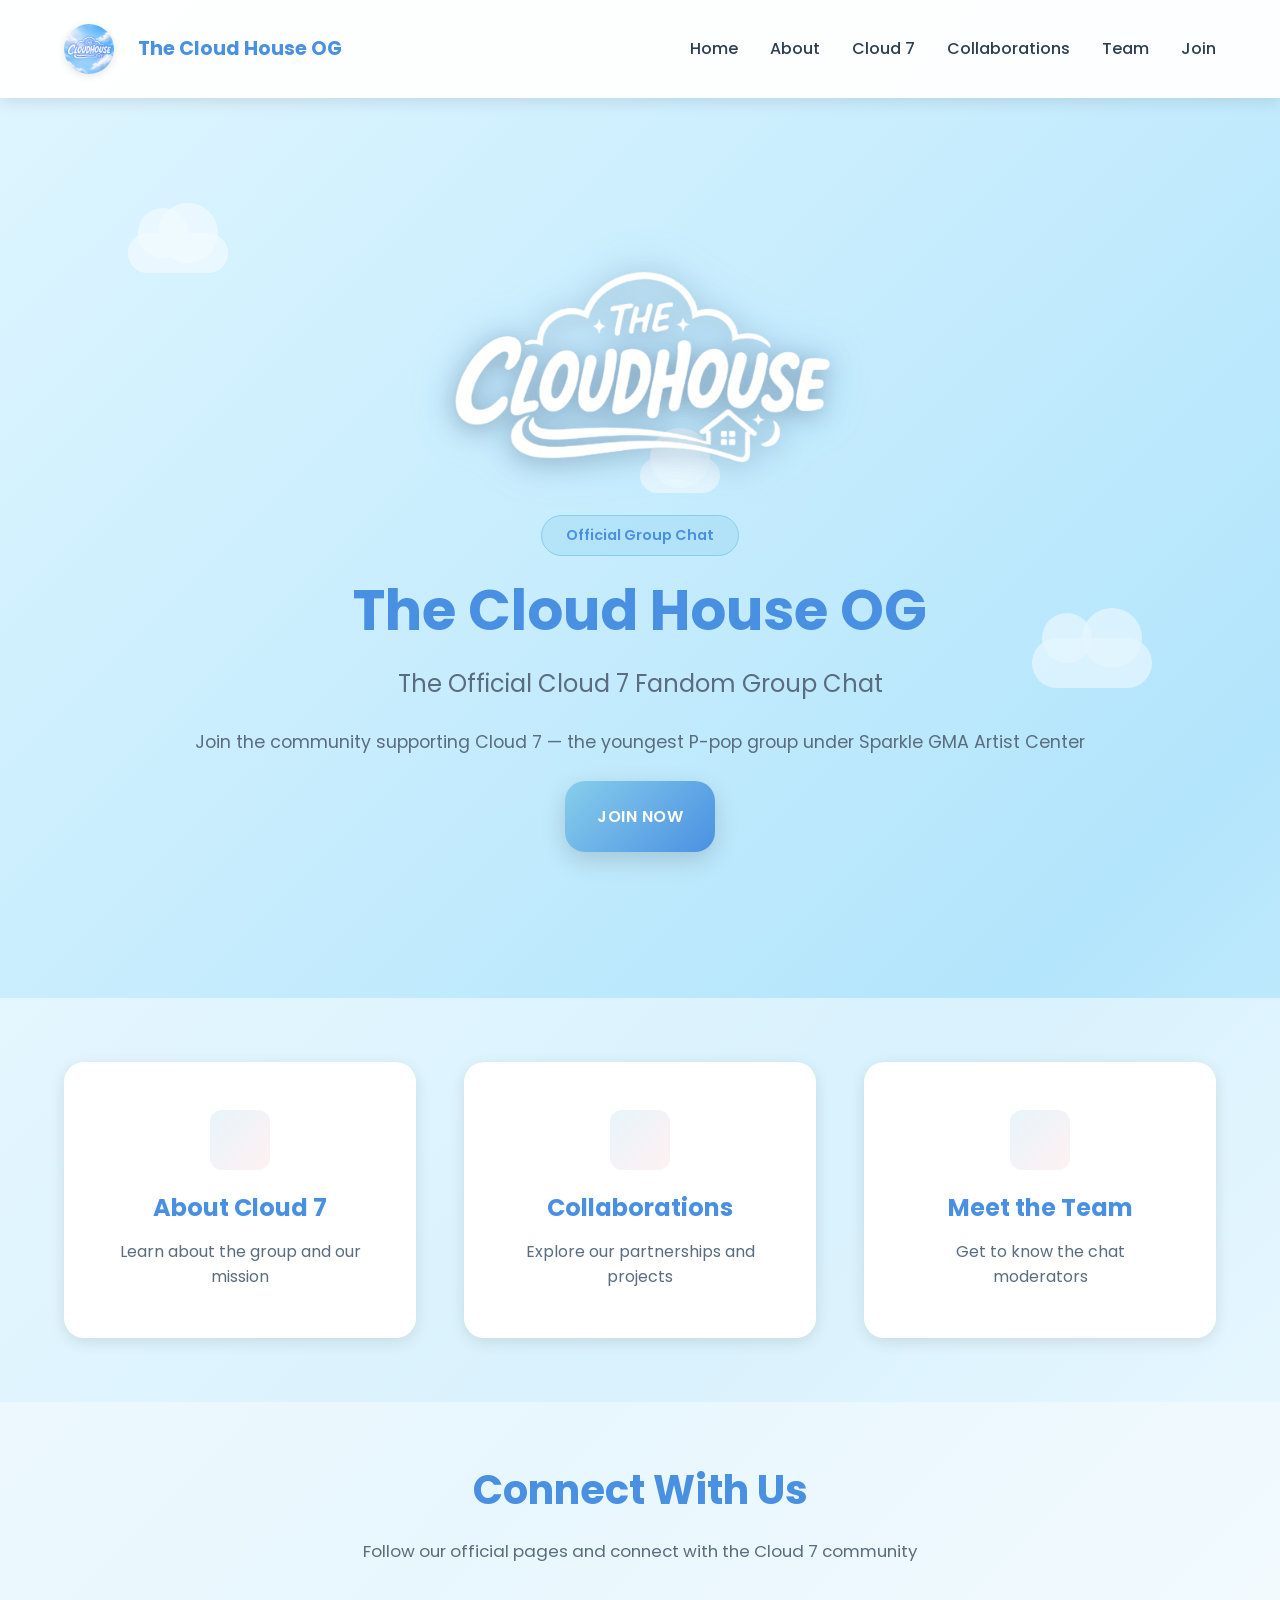
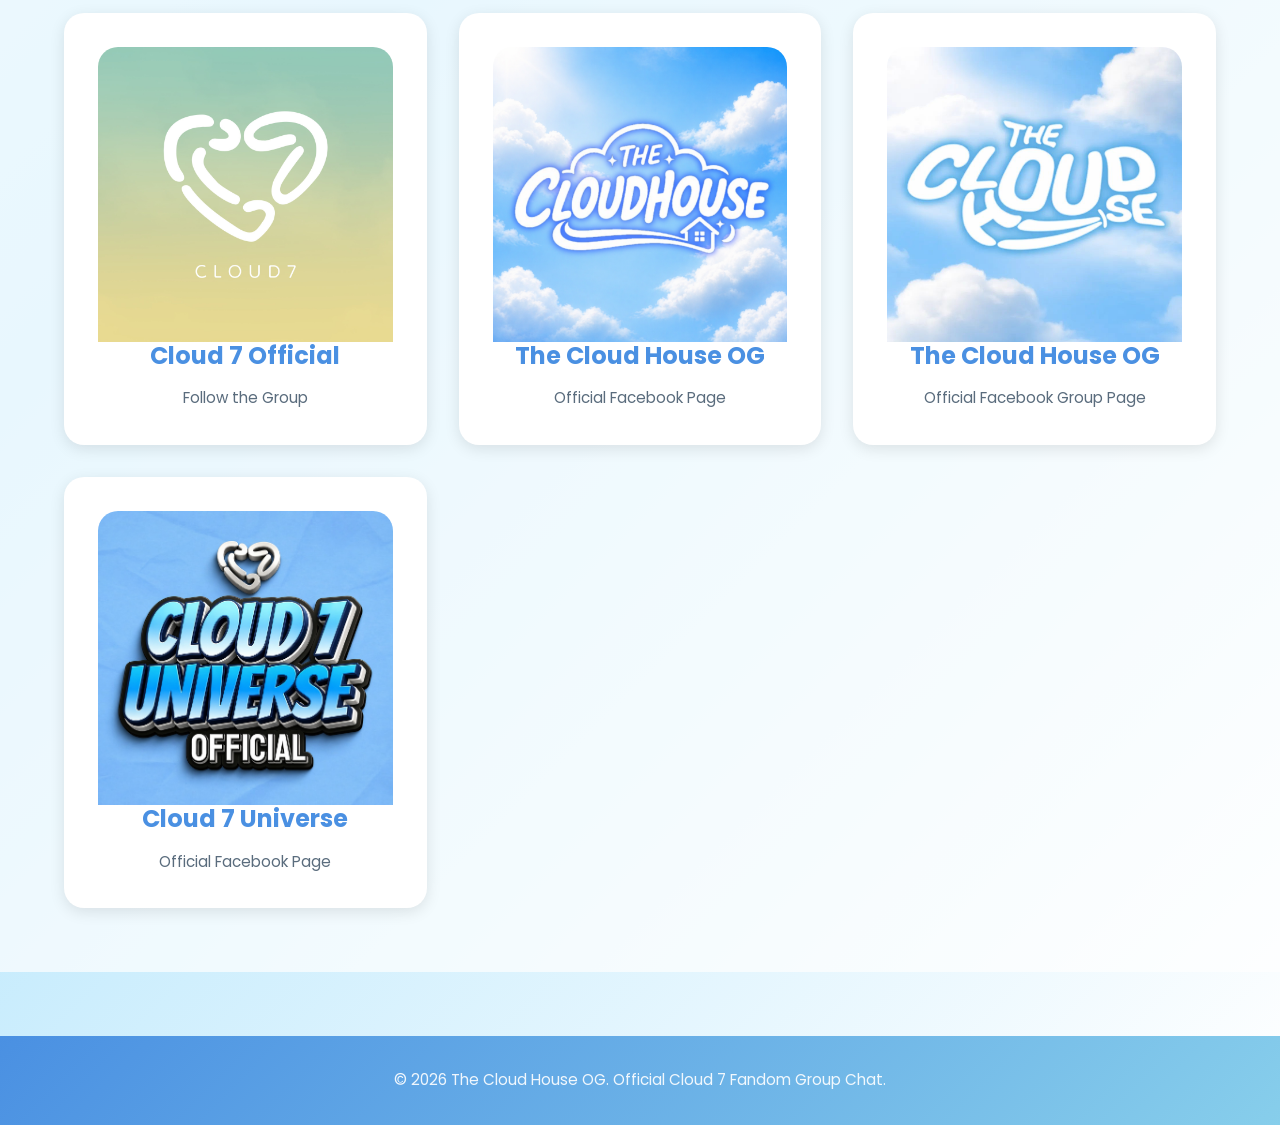
==== index.html @ 16ddbd0a "Update Could 7 Members name to their full names" ====
<!DOCTYPE html>
<html lang="en">
<head>
    <meta charset="UTF-8">
    <meta name="viewport" content="width=device-width, initial-scale=1.0">
    <title>The Cloud House OG - Cloud 7 Official GC</title>
    <link rel="icon" type="image/png" href="favicon.png">
    <link href="https://fonts.googleapis.com/css2?family=Poppins:wght@300;400;600;700&display=swap" rel="stylesheet">
    <link rel="stylesheet" href="css/styles.css">

    <meta name="description"
      content="The Official Cloud 7 Fandom Group Chat" />

    <meta name="author" content="Jeylo Baoit">

    <meta property="og:title" content="The Cloud House OG" />
    <meta property="og:description"
      content="The Official Cloud 7 Fandom Group Chat" />
    <meta property="og:image" content="https://tch-og.vercel.app/assets/banner.jpg" />
    <meta property="og:type" content="website" />

    <meta name="twitter:card" content="summary_large_image" />
    <meta name="twitter:title" content="The Cloud House OG" />
    <meta name="twitter:description"
      content="The Official Cloud 7 Fandom Group Chat" />
    <meta name="twitter:image" content="https://tch-og.vercel.app/assets/banner.jpg" />
</head>
<body>
    <!-- Navigation -->
    <nav class="navbar">
        <div class="container">
            <div class="navbar__brand">
                <img src="assets/logo.png" alt="The Cloud House OG" class="navbar__logo">
                <span class="navbar__title">The Cloud House OG</span>
            </div>
            <button class="navbar__toggle" id="navbarToggle">
                <span class="navbar__toggle-line"></span>
                <span class="navbar__toggle-line"></span>
                <span class="navbar__toggle-line"></span>
            </button>
            <ul class="navbar__links" id="navbarLinks">
                <li><a href="index.html" class="nav-link">Home</a></li>
                <li><a href="about.html" class="nav-link">About</a></li>
                <li><a href="cloud7.html" class="nav-link">Cloud 7</a></li>
                <li><a href="collabs.html" class="nav-link">Collaborations</a></li>
                <li><a href="team.html" class="nav-link">Team</a></li>
                <li><a href="join.html" class="nav-link">Join</a></li>
            </ul>
        </div>
    </nav>

    <!-- Hero Section -->
    <section id="hero" class="hero">
        <div class="clouds cloud-1"></div>
        <div class="clouds cloud-2"></div>
        <div class="clouds cloud-3"></div>

        <div class="hero__content container">
            <div class="cloud7-logo-placeholder">
                <!-- The Cloud House OG Logo -->
                <img id="cloud7-hero-logo" src="/assets/tch-logo.png" alt="The CloudHouse OG Logo" class="hero__tch-logo">
            </div>
            <div class="hero__badge">Official Group Chat</div>
            <h1 class="hero__title">The Cloud House OG</h1>
            <p class="hero__subtitle">The Official Cloud 7 Fandom Group Chat</p>
            <p class="hero__description">Join the community supporting Cloud 7 — the youngest P-pop group under Sparkle GMA Artist Center</p>
            <a href="https://m.me/j/Abaqc3_xY0Sc14T0/" class="btn btn--primary" target="_blank">Join Now</a>
        </div>
    </section>

    <!-- Quick Links Section -->
    <section class="quick-links">
        <div class="container">
            <div class="links-grid">
                <a href="about.html" class="link-card">
                    <div class="link-card__icon"></div>
                    <h3>About Cloud 7</h3>
                    <p>Learn about the group and our mission</p>
                </a>
                <a href="collabs.html" class="link-card">
                    <div class="link-card__icon"></div>
                    <h3>Collaborations</h3>
                    <p>Explore our partnerships and projects</p>
                </a>
                <a href="team.html" class="link-card">
                    <div class="link-card__icon"></div>
                    <h3>Meet the Team</h3>
                    <p>Get to know the chat moderators</p>
                </a>
            </div>
        </div>
    </section>

    <!-- Social Links Section -->
    <section class="social-links-section">
        <div class="container">
            <h2>Connect With Us</h2>
            <p>Follow our official pages and connect with the Cloud 7 community</p>

            <div class="social-links-grid">
                <a href="https://facebook.com/cloud7.official" target="_blank" class="social-link-card">
                    <img class="social-link-image" src="/assets/FandomLogo/Cloud7.jpg" alt="Cloud 7 Official Logo">
                    <h3>Cloud 7 Official</h3>
                    <p>Follow the Group</p>
                </a>
                <a href="https://facebook.com/61572345467797" target="_blank" class="social-link-card">
                    <img class="social-link-image" src="/assets/FandomLogo/TheCloudHouseOG.jpg" alt="The Cloud House OG Logo">
                    <h3>The Cloud House OG</h3>
                    <p>Official Facebook Page</p>
                </a>
                <a href="https://facebook.com/groups/1106947714360364" target="_blank" class="social-link-card">
                    <img class="social-link-image" src="/assets/FandomLogo/TCHOGGroupPage.jpg" alt="The Cloud House OG Group Logo">
                    <h3>The Cloud House OG</h3>
                    <p>Official Facebook Group Page</p>
                </a>
                <a href="https://facebook.com/61563776624642" target="_blank" class="social-link-card">
                    <img class="social-link-image" src="/assets/FandomLogo/Cloud7Universe.jpg" alt="Cloud 7 Universe Logo">
                    <h3>Cloud 7 Universe</h3>
                    <p>Official Facebook Page</p>
                </a>
            </div>
        </div>
    </section>

    <!-- Footer -->
    <footer class="footer">
        <div class="container">
            <p class="footer__text">&copy; 2026 The Cloud House OG. Official Cloud 7 Fandom Group Chat.</p>
        </div>
    </footer>

    <script src="js/script.js"></script>
</body>
</html>
---- css/styles.css ----
/* CSS Custom Properties */
:root {
    --color-primary: #87CEEB;
    --color-primary-dark: #4A90E2;
    --color-secondary: #E0F6FF;
    --color-accent: #FFB6C1;
    --color-text: #2C3E50;
    --color-text-light: #5A6C7D;
    --color-white: #FFFFFF;
    --color-shadow: rgba(0, 0, 0, 0.1);

    --spacing-xs: 0.5rem;
    --spacing-sm: 1rem;
    --spacing-md: 1.5rem;
    --spacing-lg: 2rem;
    --spacing-xl: 3rem;
    --spacing-2xl: 4rem;

    --radius: 12px;
    --radius-lg: 20px;

    --shadow: 0 4px 15px var(--color-shadow);
    --shadow-lg: 0 8px 25px rgba(0, 0, 0, 0.15);

    --transition: all 0.3s ease;
}

/* Reset & Base Styles */
* {
    margin: 0;
    padding: 0;
    box-sizing: border-box;
}

html {
    scroll-behavior: smooth;
}

body {
    font-family: 'Poppins', sans-serif;
    color: var(--color-text);
    line-height: 1.6;
    background: linear-gradient(135deg, #E0F6FF 0%, #B3E5FC 50%, #FFFFFF 100%);
    min-height: 100vh;
}

/* Container */
.container {
    max-width: 1200px;
    margin: 0 auto;
    padding: 0 var(--spacing-md);
}

/* Typography */
h1, h2, h3, h4, h5, h6 {
    line-height: 1.2;
    font-weight: 700;
}

h2 {
    font-size: 2.5rem;
}

h3 {
    font-size: 1.5rem;
}

p {
    color: var(--color-text-light);
}

.section__title {
    text-align: center;
    margin-bottom: var(--spacing-2xl);
    color: var(--color-primary-dark);
    position: relative;
    animation: fadeInDown 0.8s ease;
}

.section__title::after {
    content: '';
    display: block;
    width: 60px;
    height: 4px;
    background: linear-gradient(90deg, var(--color-primary), var(--color-accent));
    margin: var(--spacing-md) auto 0;
    border-radius: 2px;
}

/* Navigation */
.navbar {
    background: rgba(255, 255, 255, 0.95);
    padding: var(--spacing-md) 0;
    position: sticky;
    top: 0;
    z-index: 100;
    box-shadow: var(--shadow);
}

.navbar .container {
    display: flex;
    justify-content: space-between;
    align-items: center;
    flex-wrap: wrap;
}

.navbar__brand {
    display: flex;
    align-items: center;
    gap: var(--spacing-md);
    text-decoration: none;
    color: inherit;
}

.navbar__logo {
    height: 50px;
    width: 50px;
    border-radius: 50%;
    display: block;
    object-fit: cover;
    box-shadow: 0 2px 8px rgba(0, 0, 0, 0.1);
}

.navbar__title {
    font-size: 1.2rem;
    font-weight: 700;
    color: var(--color-primary-dark);
}

/* Hamburger Menu */
.navbar__toggle {
    display: none;
    flex-direction: column;
    background: none;
    border: none;
    cursor: pointer;
    padding: var(--spacing-xs);
    gap: 6px;
}

.navbar__toggle-line {
    width: 25px;
    height: 3px;
    background: var(--color-primary-dark);
    border-radius: 2px;
    transition: all 0.3s ease;
}

.navbar__toggle.active .navbar__toggle-line:nth-child(1) {
    transform: rotate(45deg) translate(10px, 10px);
}

.navbar__toggle.active .navbar__toggle-line:nth-child(2) {
    opacity: 0;
}

.navbar__toggle.active .navbar__toggle-line:nth-child(3) {
    transform: rotate(-45deg) translate(7px, -7px);
}

.navbar__links {
    display: flex;
    list-style: none;
    gap: var(--spacing-lg);
    width: auto;
}

.nav-link {
    text-decoration: none;
    color: var(--color-text);
    font-weight: 500;
    transition: var(--transition);
    position: relative;
}

.nav-link:hover {
    color: var(--color-primary);
}

@media (max-width: 768px) {
    .navbar__toggle {
        display: flex;
    }

    .navbar__links {
        display: none;
        width: 100%;
        flex-direction: column;
        gap: var(--spacing-md);
        position: absolute;
        top: 100%;
        left: 0;
        right: 0;
        background: rgba(255, 255, 255, 0.98);
        padding: var(--spacing-lg);
        box-shadow: var(--shadow);
    }

    .navbar__links.active {
        display: flex;
    }

    .navbar__links li {
        width: 100%;
    }

    .nav-link {
        display: block;
        padding: var(--spacing-md) 0;
        border-bottom: 1px solid rgba(0, 0, 0, 0.05);
    }

    .nav-link::after {
        display: none;
    }

    .nav-link:active {
        color: var(--color-primary);
    }
}

/* Cloud Animation */
.clouds {
    position: absolute;
    background: rgba(255, 255, 255, 0.8);
    border-radius: 100px;
    opacity: 0.6;
    animation: float 20s infinite ease-in-out;
}

.clouds::before,
.clouds::after {
    content: '';
    position: absolute;
    background: rgba(255, 255, 255, 0.8);
    border-radius: 100px;
}

.clouds::before {
    width: 50px;
    height: 50px;
    top: -25px;
    left: 10px;
}

.clouds::after {
    width: 60px;
    height: 60px;
    top: -30px;
    right: 10px;
}

.cloud-1 {
    width: 100px;
    height: 40px;
    top: 15%;
    left: 10%;
    animation-delay: 0s;
}

.cloud-2 {
    width: 120px;
    height: 50px;
    top: 60%;
    right: 10%;
    animation-delay: -10s;
}

.cloud-3 {
    width: 80px;
    height: 35px;
    top: 40%;
    left: 50%;
    animation-delay: -5s;
}

@keyframes float {
    0%, 100% {
        transform: translateX(0px);
    }
    50% {
        transform: translateX(30px);
    }
}

@keyframes fadeInDown {
    from {
        opacity: 0;
        transform: translateY(-20px);
    }
    to {
        opacity: 1;
        transform: translateY(0);
    }
}

@keyframes fadeIn {
    from {
        opacity: 0;
    }
    to {
        opacity: 1;
    }
}

/* Buttons */
.btn {
    padding: var(--spacing-md) var(--spacing-lg);
    border: none;
    border-radius: var(--radius-lg);
    font-size: 1rem;
    font-weight: 600;
    cursor: pointer;
    transition: var(--transition);
    text-transform: uppercase;
    letter-spacing: 0.5px;
    text-decoration: none;
}

.btn--primary {
    background: linear-gradient(135deg, var(--color-primary) 0%, var(--color-primary-dark) 100%);
    color: var(--color-white);
    box-shadow: var(--shadow-lg);
}

.btn--primary:hover {
    transform: translateY(-3px);
    box-shadow: 0 12px 30px rgba(74, 144, 226, 0.4);
}

.btn--secondary {
    background: var(--color-accent);
    color: var(--color-white);
    box-shadow: var(--shadow);
}

.btn--secondary:hover {
    transform: translateY(-3px);
    box-shadow: 0 12px 30px rgba(255, 182, 193, 0.4);
}

/* Hero Section */
.hero {
    position: relative;
    padding: var(--spacing-2xl) 0;
    min-height: 100vh;
    display: flex;
    align-items: center;
    justify-content: center;
    overflow: hidden;
    text-align: center;
}

.hero__banner {
    position: relative;
    z-index: 1;
    width: 100%;
    max-width: 600px;
    height: auto;
    margin: 0 auto var(--spacing-xl);
    display: block;
    border-radius: var(--radius-lg);
    box-shadow: var(--shadow-lg);
    animation: fadeIn 1s ease;
}

.hero__content {
    position: relative;
    z-index: 2;
    animation: fadeIn 1s ease;
}

.hero__badge {
    display: inline-block;
    background: rgba(135, 206, 235, 0.3);
    color: var(--color-primary-dark);
    padding: var(--spacing-xs) var(--spacing-md);
    border-radius: 50px;
    font-size: 0.9rem;
    font-weight: 600;
    margin-bottom: var(--spacing-md);
    border: 1px solid var(--color-primary);
}

.hero__title {
    font-size: 3.5rem;
    margin-bottom: var(--spacing-md);
    color: var(--color-primary-dark);
    line-height: 1.1;
}

.hero__subtitle {
    font-size: 1.5rem;
    margin-bottom: var(--spacing-md);
    color: var(--color-text-light);
}

.hero__description {
    font-size: 1.1rem;
    margin-bottom: var(--spacing-xl);
    color: var(--color-text-light);
}

@media (max-width: 768px) {
    .hero {
        min-height: 70vh;
        padding: var(--spacing-lg) 0;
    }

    .hero__title {
        font-size: 2rem;
    }

    .hero__subtitle {
        font-size: 1.1rem;
    }

    .hero__description {
        font-size: 1rem;
    }

    .hero__tch-logo {
        max-height: 200px;
    }

    .cloud7-logo-about img {
        max-height: 180px;
    }

    .cloud7-page-logo {
        max-height: 180px;
    }
}

/* About Section */
.about {
    padding: var(--spacing-2xl) 0;
    background: rgba(255, 255, 255, 0.7);
}

.about__content {
    max-width: 700px;
    margin: 0 auto;
    animation: fadeIn 0.8s ease 0.2s backwards;
    margin-bottom: var(--spacing-2xl);
}

.about__text {
    font-size: 1.1rem;
    line-height: 1.8;
    text-align: center;
    margin-bottom: var(--spacing-xl);
}

.group-info {
    display: grid;
    grid-template-columns: repeat(auto-fit, minmax(200px, 1fr));
    gap: var(--spacing-lg);
    margin-top: var(--spacing-xl);
    align-items: stretch;
}

.info-item {
    background: var(--color-white);
    padding: var(--spacing-lg);
    border-radius: var(--radius);
    text-align: center;
    box-shadow: var(--shadow);
}

.info-item h4 {
    color: var(--color-primary-dark);
    margin-bottom: var(--spacing-md);
}

.info-item p {
    margin: 0;
    font-size: 0.95rem;
}

.info-link {
    display: block;
    padding: var(--spacing-md) var(--spacing-lg);
    background: linear-gradient(135deg, var(--color-primary), var(--color-primary-dark));
    color: var(--color-white);
    text-decoration: none;
    border-radius: var(--radius);
    font-weight: 600;
    transition: var(--transition);
}

.info-link:hover {
    transform: translateY(-2px);
    box-shadow: 0 4px 12px rgba(74, 144, 226, 0.3);
}

/* Logo Styles */

/* TCH Logo (The Cloud House - Home Page) */
.cloud7-logo-placeholder {
    margin-bottom: var(--spacing-xl);
    text-align: center;
}

.hero__tch-logo {
    max-height: 200px;
    width: auto;
    display: block;
    margin: 0 auto;
    filter: drop-shadow(0 4px 12px rgba(0, 0, 0, 0.25)) drop-shadow(0 0 20px rgba(74, 144, 226, 0.3));
}

/* Cloud 7 Logo (About Page) */
.cloud7-logo-about {
    text-align: center;
    margin-bottom: var(--spacing-xl);
}

.cloud7-logo-about img {
    max-height: 280px;
    width: auto;
    display: block;
    margin: 0 auto;
    filter: drop-shadow(0 4px 16px rgba(74, 144, 226, 0.35)) drop-shadow(0 0 30px rgba(135, 206, 235, 0.4));
}
.cloud7-image-container {
    margin: var(--spacing-xl) 0;
    text-align: center;
}

.cloud7-image {
    max-width: 400px;
    width: 100%;
    border-radius: var(--radius-lg);
    box-shadow: var(--shadow-lg);
    margin-bottom: var(--spacing-md);
}

.image-caption {
    font-size: 0.9rem;
    color: var(--color-text-light);
    font-style: italic;
    margin: 0;
}

/* Team Section */
.team {
    padding: var(--spacing-2xl) 0;
}

.team__grid {
    display: grid;
    grid-template-columns: repeat(auto-fit, minmax(250px, 1fr));
    gap: var(--spacing-xl);
    align-items: stretch;
}

.team__grid--single {
    grid-template-columns: repeat(auto-fit, minmax(250px, 1fr));
    max-width: 550px;
    margin: 0 auto;
}

/* Team Hierarchy */
.team-hierarchy {
    padding: var(--spacing-2xl) 0;
}

.hierarchy-section {
    margin-bottom: var(--spacing-2xl);
}

.hierarchy-title {
    text-align: center;
    margin-bottom: var(--spacing-lg);
    position: relative;
    padding-bottom: var(--spacing-md);
}

.hierarchy-title--level1 {
    font-size: 2rem;
    color: #FF6B6B;
}

.hierarchy-title--level1::after {
    background: linear-gradient(90deg, #FF6B6B, #FF8E72);
}

.hierarchy-title--level2 {
    font-size: 1.8rem;
    color: #4ECDC4;
}

.hierarchy-title--level2::after {
    background: linear-gradient(90deg, #4ECDC4, #44A08D);
}

.hierarchy-title--level3 {
    font-size: 1.6rem;
    color: var(--color-primary-dark);
}

.hierarchy-title--level3::after {
    background: linear-gradient(90deg, var(--color-primary-dark), var(--color-primary));
}

.hierarchy-title--level4 {
    font-size: 1.6rem;
    color: #FFB347;
}

.hierarchy-title--level4::after {
    background: linear-gradient(90deg, #FFB347, #FFA500);
}

.hierarchy-title--level5 {
    font-size: 1.5rem;
    color: #9B59B6;
}

.hierarchy-title--level5::after {
    background: linear-gradient(90deg, #9B59B6, #AF7AC5);
}

.hierarchy-title::after {
    content: '';
    display: block;
    width: 60px;
    height: 4px;
    margin: var(--spacing-md) auto 0;
    border-radius: 2px;
}

.team-card {
    background: var(--color-white);
    border-radius: var(--radius-lg);
    padding: var(--spacing-xl);
    text-align: center;
    box-shadow: var(--shadow);
    transition: var(--transition);
    animation: fadeIn 0.8s ease;
    display: flex;
    flex-direction: column;
    height: 100%;
}

.team-card:hover {
    transform: translateY(-10px);
    box-shadow: var(--shadow-lg);
}

.team-card__image {
    width: 100%;
    aspect-ratio: 1 / 1;
    object-fit: cover;
    border-radius: var(--radius-lg);
    margin-bottom: var(--spacing-lg);
    display: block;
    background: linear-gradient(135deg, rgba(135, 206, 235, 0.1), rgba(255, 182, 193, 0.1));
}

.team-card__name {
    margin-bottom: var(--spacing-xs);
    flex-grow: 1;
}

.team-card__role {
    font-size: 0.9rem;
    color: var(--color-primary);
    font-weight: 600;
    margin-bottom: var(--spacing-md);
}

.team-card__link {
    display: inline-block;
    padding: var(--spacing-xs) var(--spacing-md);
    background: linear-gradient(135deg, var(--color-primary), var(--color-primary-dark));
    color: var(--color-white);
    text-decoration: none;
    border-radius: var(--radius);
    font-size: 0.85rem;
    font-weight: 600;
    transition: var(--transition);
}

.team-card__link:hover {
    transform: translateY(-2px);
    box-shadow: 0 4px 12px rgba(74, 144, 226, 0.3);
}

@media (max-width: 768px) {
    .team__grid {
        grid-template-columns: repeat(auto-fit, minmax(200px, 1fr));
        gap: var(--spacing-md);
    }
}

/* Chart Section */
.chart-section {
    padding: var(--spacing-2xl) 0;
    background: rgba(255, 255, 255, 0.7);
}

.chart-container {
    max-width: 500px;
    margin: 0 auto;
    background: var(--color-white);
    padding: var(--spacing-xl);
    border-radius: var(--radius-lg);
    box-shadow: var(--shadow);
}

@media (max-width: 768px) {
    .chart-container {
        max-width: 100%;
    }
}

/* Join Section */
.join {
    padding: var(--spacing-2xl) 0;
    text-align: center;
}

.join__content {
    max-width: 700px;
    margin: 0 auto;
}

.join__text {
    font-size: 1.1rem;
    margin-bottom: var(--spacing-xl);
    line-height: 1.8;
}

/* Page Header */
.page-header {
    background: linear-gradient(135deg, var(--color-primary), var(--color-primary-dark));
    color: var(--color-white);
    padding: var(--spacing-2xl) 0;
    text-align: center;
    margin-top: var(--spacing-lg);
}

.page-header__title {
    font-size: 2.5rem;
    margin-bottom: var(--spacing-md);
}

.page-header__subtitle {
    font-size: 1.1rem;
    opacity: 0.95;
}

@media (max-width: 768px) {
    .page-header__title {
        font-size: 1.8rem;
    }

    .page-header__subtitle {
        font-size: 1rem;
    }
}

/* Quick Links Section */
.quick-links {
    padding: var(--spacing-2xl) 0;
    background: rgba(255, 255, 255, 0.5);
}

.links-grid {
    display: grid;
    grid-template-columns: repeat(auto-fit, minmax(280px, 1fr));
    gap: var(--spacing-xl);
}

.link-card {
    background: var(--color-white);
    border-radius: var(--radius-lg);
    padding: var(--spacing-xl);
    text-align: center;
    box-shadow: var(--shadow);
    transition: var(--transition);
    text-decoration: none;
    color: inherit;
}

.link-card:hover {
    transform: translateY(-8px);
    box-shadow: var(--shadow-lg);
}

.link-card__icon {
    font-size: 3rem;
    margin-bottom: var(--spacing-md);
    display: block;
    height: 60px;
    width: 60px;
    background: linear-gradient(135deg, rgba(135, 206, 235, 0.2), rgba(255, 182, 193, 0.2));
    border-radius: var(--radius);
    margin-left: auto;
    margin-right: auto;
}

.link-card h3 {
    margin-bottom: var(--spacing-sm);
    color: var(--color-primary-dark);
}

.link-card p {
    margin: 0;
}

/* Values Section */
.values-section {
    margin-top: var(--spacing-2xl);
    padding-top: var(--spacing-2xl);
    border-top: 2px solid rgba(74, 144, 226, 0.1);
}

.values-grid {
    display: grid;
    grid-template-columns: repeat(auto-fit, minmax(250px, 1fr));
    gap: var(--spacing-lg);
}

.value-card {
    background: var(--color-white);
    border-radius: var(--radius-lg);
    padding: var(--spacing-lg);
    text-align: center;
    box-shadow: var(--shadow);
    animation: fadeIn 0.8s ease;
}

.value-card__icon {
    font-size: 2.5rem;
    margin-bottom: var(--spacing-md);
    height: 60px;
    width: 60px;
    background: linear-gradient(135deg, rgba(74, 144, 226, 0.1), rgba(135, 206, 235, 0.1));
    border-radius: var(--radius);
    display: flex;
    align-items: center;
    justify-content: center;
    margin-left: auto;
    margin-right: auto;
}

.value-card h3 {
    margin-bottom: var(--spacing-sm);
    color: var(--color-primary-dark);
}

.value-card p {
    font-size: 0.95rem;
}

/* CTA Section */
.cta-section {
    margin-top: var(--spacing-2xl);
    padding: var(--spacing-xl);
    background: linear-gradient(135deg, rgba(135, 206, 235, 0.1), rgba(255, 182, 193, 0.1));
    border-radius: var(--radius-lg);
    text-align: center;
}

.cta-section h2 {
    margin-bottom: var(--spacing-md);
}

.cta-section p {
    margin-bottom: var(--spacing-lg);
}

/* Join Page */
.join-page {
    padding: var(--spacing-2xl) 0;
}

.join-card {
    background: var(--color-white);
    border-radius: var(--radius-lg);
    padding: var(--spacing-2xl);
    box-shadow: var(--shadow);
    max-width: 700px;
    margin: 0 auto;
}

.join-card h2 {
    color: var(--color-primary-dark);
    margin-bottom: var(--spacing-md);
    text-align: center;
}

.join-intro {
    text-align: center;
    font-size: 1.1rem;
    margin-bottom: var(--spacing-xl);
    line-height: 1.8;
}

/* GC Status Section */
.gc-status {
    background: linear-gradient(135deg, rgba(74, 144, 226, 0.1), rgba(135, 206, 235, 0.1));
    padding: var(--spacing-lg);
    border-radius: var(--radius-lg);
    text-align: center;
    margin-bottom: var(--spacing-xl);
    border: 2px solid rgba(74, 144, 226, 0.2);
}

.gc-status h3 {
    color: var(--color-primary-dark);
    margin-bottom: var(--spacing-md);
}

.gc-status p {
    margin-bottom: var(--spacing-lg);
}

.gc-status .btn {
    display: inline-block;
}

/* GC Full Notice */
.gc-full-notice {
    background: linear-gradient(135deg, rgba(255, 182, 193, 0.1), rgba(255, 182, 193, 0.05));
    padding: var(--spacing-lg);
    border-radius: var(--radius-lg);
    margin-bottom: var(--spacing-xl);
    border: 2px solid rgba(255, 182, 193, 0.2);
}

.gc-full-notice h3 {
    color: #E74C3C;
    margin-bottom: var(--spacing-md);
}

.gc-full-notice p {
    margin-bottom: var(--spacing-lg);
}

.admin-contacts {
    display: grid;
    grid-template-columns: repeat(auto-fit, minmax(150px, 1fr));
    gap: var(--spacing-md);
}

.admin-contact-item {
    background: var(--color-white);
    padding: var(--spacing-md);
    border-radius: var(--radius);
    text-align: center;
    border: 1px solid rgba(74, 144, 226, 0.2);
}

.admin-contact-item h4 {
    color: var(--color-primary-dark);
    margin-bottom: var(--spacing-xs);
}

.admin-contact-item p {
    font-size: 0.85rem;
    margin-bottom: var(--spacing-md);
}

.admin-link {
    display: inline-block;
    padding: var(--spacing-xs) var(--spacing-md);
    background: linear-gradient(135deg, var(--color-primary), var(--color-primary-dark));
    color: var(--color-white);
    text-decoration: none;
    border-radius: var(--radius);
    font-size: 0.85rem;
    font-weight: 600;
    transition: var(--transition);
}

.admin-link:hover {
    transform: translateY(-2px);
    box-shadow: 0 4px 12px rgba(74, 144, 226, 0.3);
}

/* Benefits Section */
.benefits {
    margin: var(--spacing-2xl) 0;
    padding: var(--spacing-xl);
    background: rgba(135, 206, 235, 0.05);
    border-radius: var(--radius);
}

.benefits h3 {
    color: var(--color-primary-dark);
    margin-bottom: var(--spacing-lg);
    text-align: center;
}

.benefits-list {
    list-style: none;
    display: flex;
    flex-direction: column;
    gap: var(--spacing-md);
}

.benefits-list li {
    display: flex;
    align-items: center;
    gap: var(--spacing-md);
    font-size: 1rem;
}

.benefit-icon {
    color: var(--color-primary);
    font-weight: 700;
    font-size: 1.2rem;
    flex-shrink: 0;
    display: inline-block;
    width: 24px;
    height: 24px;
    background: rgba(135, 206, 235, 0.2);
    border-radius: 50%;
}

/* Application Form */
.application-form {
    margin: var(--spacing-2xl) 0;
}

.form-group {
    margin-bottom: var(--spacing-lg);
}

.form-group label {
    display: block;
    margin-bottom: var(--spacing-sm);
    font-weight: 600;
    color: var(--color-text);
}

.form-group input,
.form-group textarea {
    width: 100%;
    padding: var(--spacing-md);
    border: 2px solid rgba(74, 144, 226, 0.2);
    border-radius: var(--radius);
    font-family: 'Poppins', sans-serif;
    font-size: 1rem;
    transition: var(--transition);
}

.form-group input:focus,
.form-group textarea:focus {
    outline: none;
    border-color: var(--color-primary-dark);
    box-shadow: 0 0 0 3px rgba(74, 144, 226, 0.1);
}

.form-group.checkbox {
    display: flex;
    align-items: flex-start;
    gap: var(--spacing-md);
    margin-bottom: var(--spacing-xl);
}

.form-group.checkbox input {
    width: auto;
    margin-top: 4px;
    cursor: pointer;
}

.form-group.checkbox label {
    margin-bottom: 0;
    cursor: pointer;
}

.btn-wide {
    width: 100%;
}

.form-note {
    text-align: center;
    font-size: 0.9rem;
    color: var(--color-text-light);
    margin-top: var(--spacing-lg);
}

/* Success Message */
.success-message {
    background: linear-gradient(135deg, #4ECDC4, #44A08D);
    color: var(--color-white);
    padding: var(--spacing-xl);
    border-radius: var(--radius-lg);
    text-align: center;
    margin-bottom: var(--spacing-xl);
    animation: slideIn 0.5s ease;
}

.success-message h3 {
    margin-bottom: var(--spacing-md);
    color: var(--color-white);
}

.success-message p {
    color: rgba(255, 255, 255, 0.95);
}

@keyframes slideIn {
    from {
        opacity: 0;
        transform: translateY(-20px);
    }
    to {
        opacity: 1;
        transform: translateY(0);
    }
}

/* Stats Section */
.stats-section {
    padding: var(--spacing-2xl) 0;
    background: rgba(255, 255, 255, 0.7);
}

.stats-grid {
    display: grid;
    grid-template-columns: repeat(auto-fit, minmax(250px, 1fr));
    gap: var(--spacing-xl);
}

.stat-card {
    background: var(--color-white);
    padding: var(--spacing-xl);
    border-radius: var(--radius-lg);
    text-align: center;
    box-shadow: var(--shadow);
    animation: fadeIn 0.8s ease;
}

.stat-card__number {
    font-size: 2.5rem;
    font-weight: 700;
    color: var(--color-primary-dark);
    margin-bottom: var(--spacing-md);
}

.stat-card__label {
    font-size: 1rem;
    color: var(--color-text-light);
}

/* Collaborations Section */
.collaborations {
    padding: var(--spacing-2xl) 0;
}

.collab-intro {
    text-align: center;
    margin-bottom: var(--spacing-2xl);
}

.collab-intro h2 {
    color: var(--color-primary-dark);
    margin-bottom: var(--spacing-lg);
}

.collab-intro p {
    max-width: 700px;
    margin: 0 auto;
    font-size: 1.1rem;
    line-height: 1.8;
}

.collab-grid {
    display: grid;
    grid-template-columns: repeat(auto-fit, minmax(350px, 1fr));
    gap: var(--spacing-xl);
    margin-bottom: var(--spacing-2xl);
}

.collab-card {
    background: var(--color-white);
    border-radius: var(--radius-lg);
    padding: var(--spacing-xl);
    box-shadow: var(--shadow);
    transition: var(--transition);
    display: flex;
    flex-direction: column;
}

.collab-card:hover {
    transform: translateY(-8px);
    box-shadow: var(--shadow-lg);
}

.collab-card--coming {
    opacity: 0.8;
    background: linear-gradient(135deg, rgba(135, 206, 235, 0.1), rgba(255, 182, 193, 0.1));
}

.collab-card__header {
    display: flex;
    justify-content: space-between;
    align-items: flex-start;
    margin-bottom: var(--spacing-lg);
    gap: var(--spacing-md);
}

.collab-card__title {
    color: var(--color-primary-dark);
    margin: 0;
}

.collab-badge {
    display: inline-block;
    padding: var(--spacing-xs) var(--spacing-md);
    border-radius: 50px;
    font-size: 0.8rem;
    font-weight: 600;
    white-space: nowrap;
}

.collab-badge--active {
    background: linear-gradient(135deg, #4ECDC4, #44A08D);
    color: var(--color-white);
}

.collab-badge--coming {
    background: linear-gradient(135deg, #FFB347, #FFA500);
    color: var(--color-white);
}

.collab-card__content {
    flex-grow: 1;
    margin-bottom: var(--spacing-lg);
}

.collab-card__description {
    color: var(--color-text-light);
    margin-bottom: var(--spacing-md);
    line-height: 1.8;
}

.collab-features {
    background: rgba(74, 144, 226, 0.05);
    padding: var(--spacing-md);
    border-radius: var(--radius);
    margin-bottom: var(--spacing-md);
}

.collab-features h4 {
    margin-bottom: var(--spacing-md);
    color: var(--color-primary-dark);
}

.collab-features ul {
    list-style: none;
}

.collab-features li {
    padding: var(--spacing-xs) 0;
    color: var(--color-text);
}

.collab-features li::before {
    content: '→ ';
    color: var(--color-primary);
    font-weight: 600;
    margin-right: var(--spacing-xs);
}

.collab-card__footer {
    text-align: center;
    padding-top: var(--spacing-md);
    border-top: 1px solid rgba(0, 0, 0, 0.05);
}

.collab-status {
    font-size: 0.9rem;
    color: var(--color-text-light);
    font-weight: 500;
}

/* Checkbox Group */
.checkbox-group {
    display: flex;
    flex-direction: column;
    gap: var(--spacing-md);
    margin-bottom: var(--spacing-md);
}

.checkbox-label {
    display: flex;
    align-items: center;
    gap: var(--spacing-md);
    cursor: pointer;
    font-weight: 400;
}

.checkbox-label input {
    width: auto;
    cursor: pointer;
}

/* Important Links Section */
.important-links {
    padding: var(--spacing-2xl) 0;
    background: rgba(255, 255, 255, 0.7);
}

.important-links h2 {
    color: var(--color-primary-dark);
    text-align: center;
    margin-bottom: var(--spacing-md);
}

.important-links > .container > p {
    text-align: center;
    margin-bottom: var(--spacing-xl);
}

.links-section {
    display: grid;
    grid-template-columns: repeat(auto-fit, minmax(300px, 1fr));
    gap: var(--spacing-xl);
}

.links-category {
    background: var(--color-white);
    padding: var(--spacing-lg);
    border-radius: var(--radius-lg);
    box-shadow: var(--shadow);
}

.links-category h3 {
    color: var(--color-primary-dark);
    margin-bottom: var(--spacing-md);
}

.links-category ul {
    list-style: none;
}

.links-category li {
    margin-bottom: var(--spacing-md);
}

.links-category a {
    color: var(--color-primary-dark);
    text-decoration: none;
    font-weight: 500;
    transition: var(--transition);
    display: inline-flex;
    align-items: center;
    gap: var(--spacing-xs);
}

.links-category a:hover {
    color: var(--color-primary);
    transform: translateX(5px);
}

.links-category a::before {
    content: '→';
    font-size: 0.9rem;
}
.community-info {
    background: rgba(135, 206, 235, 0.05);
    padding: var(--spacing-xl);
    border-radius: var(--radius-lg);
    text-align: center;
    margin-top: var(--spacing-2xl);
}

.community-info h2 {
    color: var(--color-primary-dark);
    margin-bottom: var(--spacing-md);
}

.community-info p {
    margin-bottom: var(--spacing-md);
    line-height: 1.8;
}

.community-info p:last-of-type {
    margin-bottom: var(--spacing-lg);
}

.community-history {
    background: var(--color-white);
    padding: var(--spacing-lg);
    border-radius: var(--radius);
    margin: var(--spacing-lg) 0;
    border-left: 4px solid var(--color-primary);
}

.community-history h3 {
    color: var(--color-primary-dark);
    margin-bottom: var(--spacing-md);
}

.community-history p {
    margin: 0;
    font-size: 0.95rem;
}

.history-link {
    color: var(--color-primary-dark);
    text-decoration: none;
    font-weight: 600;
    transition: var(--transition);
}

.history-link:hover {
    color: var(--color-primary);
}

/* Social Links Section */
.social-links-section {
    padding: var(--spacing-2xl) 0;
    background: rgba(255, 255, 255, 0.7);
    text-align: center;
}

.social-links-section h2 {
    color: var(--color-primary-dark);
    margin-bottom: var(--spacing-md);
}

.social-links-section p {
    margin-bottom: var(--spacing-xl);
    font-size: 1.05rem;
}

.social-links-grid {
    display: grid;
    grid-template-columns: repeat(auto-fit, minmax(300px, 1fr));
    gap: var(--spacing-lg);
}

.social-link-card {
    background: var(--color-white);
    padding: var(--spacing-lg);
    border-radius: var(--radius-lg);
    box-shadow: var(--shadow);
    text-decoration: none;
    color: inherit;
    transition: var(--transition);
    border: 2px solid transparent;
}

.social-link-card:hover {
    transform: translateY(-8px);
    box-shadow: var(--shadow-lg);
    border-color: var(--color-primary);
}

.social-link-card h3 {
    color: var(--color-primary-dark);
    margin-top: 0;
    margin-bottom: var(--spacing-sm);
}

.social-link-card p {
    margin: 0;
    color: var(--color-text-light);
    font-size: 0.95rem;
}

.social-link-image {
    width: 100%;
    aspect-ratio: 1 / 1;
    object-fit: cover;
    border-radius: var(--radius-lg) var(--radius-lg) 0 0;
    margin: -var(--spacing-lg) -var(--spacing-lg) var(--spacing-lg) -var(--spacing-lg);
    display: block;
    background: linear-gradient(135deg, rgba(135, 206, 235, 0.1), rgba(255, 182, 193, 0.1));
}
.footer {
    background: linear-gradient(135deg, var(--color-primary-dark), var(--color-primary));
    color: var(--color-white);
    padding: var(--spacing-lg) 0;
    text-align: center;
    margin-top: var(--spacing-2xl);
}

.footer__text {
    color: rgba(255, 255, 255, 0.9);
    font-size: 0.95rem;
}

/* Cloud 7 Page */
.cloud7-hero {
    padding: var(--spacing-2xl) 0;
    background: rgba(255, 255, 255, 0.7);
}

.cloud7-hero .container {
    display: grid;
    grid-template-columns: 1fr 1fr;
    gap: var(--spacing-2xl);
    align-items: center;
}

.cloud7-logo-section {
    text-align: center;
}

.cloud7-page-logo {
    max-height: 280px;
    width: auto;
    filter: drop-shadow(0 4px 16px rgba(74, 144, 226, 0.35)) drop-shadow(0 0 30px rgba(135, 206, 235, 0.4));
}

.cloud7-hero-image {
    max-width: 100%;
    height: auto;
    border-radius: var(--radius-lg);
    box-shadow: 0 8px 32px rgba(74, 144, 226, 0.25), 0 0 30px rgba(135, 206, 235, 0.2);
}

.cloud7-hero-info h2 {
    color: var(--color-primary-dark);
    margin-bottom: var(--spacing-lg);
}

.intro-text {
    font-size: 1.05rem;
    line-height: 1.8;
    color: var(--color-text-light);
}

/* Members Section */
.cloud7-members {
    padding: var(--spacing-2xl) 0;
}

.members-grid {
    display: grid;
    grid-template-columns: repeat(auto-fit, minmax(200px, 1fr));
    gap: var(--spacing-lg);
}

.member-card {
    background: var(--color-white);
    border-radius: var(--radius-lg);
    padding: var(--spacing-lg);
    text-align: center;
    box-shadow: var(--shadow);
    transition: var(--transition);
}

.member-card:hover {
    transform: translateY(-8px);
    box-shadow: var(--shadow-lg);
}

.member-card__image {
    width: 100%;
    aspect-ratio: 1 / 1.2;
    object-fit: contain;
    border-radius: var(--radius);
    margin-bottom: var(--spacing-md);
    display: block;
    background: linear-gradient(135deg, rgba(135, 206, 235, 0.1), rgba(255, 182, 193, 0.1));
}

.member-card h3 {
    color: var(--color-primary-dark);
    margin-bottom: var(--spacing-sm);
}

.member-role {
    font-size: 0.9rem;
    color: var(--color-primary);
    font-weight: 600;
}

/* Discography Section */
.cloud7-discography {
    padding: var(--spacing-2xl) 0;
    background: rgba(255, 255, 255, 0.7);
}

.discography-content {
    display: grid;
    grid-template-columns: repeat(auto-fit, minmax(300px, 1fr));
    gap: var(--spacing-xl);
}

.discography-section {
    background: var(--color-white);
    padding: var(--spacing-lg);
    border-radius: var(--radius-lg);
    box-shadow: var(--shadow);
}

.discography-section h3 {
    color: var(--color-primary-dark);
    margin-bottom: var(--spacing-lg);
}

.release-card {
    display: flex;
    gap: var(--spacing-lg);
}

.release-image {
    width: 100px;
    height: 100px;
    background: linear-gradient(135deg, var(--color-primary), var(--color-primary-dark));
    border-radius: var(--radius);
    flex-shrink: 0;
}

.release-info h4 {
    color: var(--color-text);
    margin-bottom: var(--spacing-xs);
}

.release-date {
    font-size: 0.85rem;
    color: var(--color-primary);
    margin-bottom: var(--spacing-xs);
}

.release-type {
    font-size: 0.9rem;
    color: var(--color-text-light);
}

.singles-list {
    display: flex;
    flex-direction: column;
    gap: var(--spacing-md);
}

.single-item {
    padding: var(--spacing-md);
    background: rgba(74, 144, 226, 0.05);
    border-radius: var(--radius);
    border-left: 3px solid var(--color-primary);
}

.single-item h4 {
    color: var(--color-primary-dark);
    margin-bottom: var(--spacing-xs);
}

.single-item p {
    font-size: 0.9rem;
    margin: 0;
}

.discography-note {
    color: var(--color-text-light);
    margin-bottom: var(--spacing-lg);
}

.performance-list {
    display: grid;
    grid-template-columns: repeat(auto-fit, minmax(150px, 1fr));
    gap: var(--spacing-md);
    margin-bottom: var(--spacing-lg);
}

.performance-item {
    background: linear-gradient(135deg, rgba(74, 144, 226, 0.1), rgba(135, 206, 235, 0.1));
    padding: var(--spacing-md);
    border-radius: var(--radius);
    text-align: center;
    border: 1px solid rgba(74, 144, 226, 0.2);
}

.performance-item p {
    margin: 0;
    font-weight: 500;
}

/* Timeline Section */
.cloud7-timeline {
    padding: var(--spacing-2xl) 0;
}

.timeline {
    position: relative;
    padding: var(--spacing-xl) 0;
}

.timeline::before {
    content: '';
    position: absolute;
    left: 50%;
    top: 0;
    bottom: 0;
    width: 2px;
    background: linear-gradient(180deg, var(--color-primary), var(--color-primary-dark));
    transform: translateX(-50%);
}

.timeline-item {
    margin-bottom: var(--spacing-xl);
    position: relative;
}

.timeline-item:nth-child(odd) {
    margin-left: 0;
    margin-right: 50%;
    text-align: right;
    padding-right: var(--spacing-xl);
}

.timeline-item:nth-child(even) {
    margin-left: 50%;
    margin-right: 0;
    padding-left: var(--spacing-xl);
}

.timeline-date {
    font-weight: 600;
    color: var(--color-primary-dark);
    font-size: 0.95rem;
    margin-bottom: var(--spacing-sm);
}

.timeline-content {
    background: var(--color-white);
    padding: var(--spacing-lg);
    border-radius: var(--radius-lg);
    box-shadow: var(--shadow);
}

.timeline-content h4 {
    color: var(--color-primary-dark);
    margin-bottom: var(--spacing-sm);
}

.timeline-content p {
    margin: 0;
    font-size: 0.95rem;
}

/* Cloud 7 Socials */
.cloud7-socials {
    padding: var(--spacing-2xl) 0;
    background: linear-gradient(135deg, rgba(135, 206, 235, 0.1), rgba(255, 182, 193, 0.1));
    text-align: center;
}

.cloud7-socials h2 {
    color: var(--color-primary-dark);
    margin-bottom: var(--spacing-md);
}

.cloud7-socials > .container > p {
    margin-bottom: var(--spacing-xl);
}

.social-buttons {
    display: flex;
    flex-wrap: wrap;
    gap: var(--spacing-lg);
    justify-content: center;
}

/* Cloud 7 Official Links */
.cloud7-official-links {
    padding: var(--spacing-2xl) 0;
    background: linear-gradient(135deg, rgba(74, 144, 226, 0.05), rgba(135, 206, 235, 0.05));
}

.cloud7-official-links h2 {
    color: var(--color-primary-dark);
    margin-bottom: var(--spacing-2xl);
}

.official-links-grid {
    display: grid;
    grid-template-columns: repeat(auto-fit, minmax(200px, 1fr));
    gap: var(--spacing-xl);
}

.link-item {
    background: rgba(255, 255, 255, 0.8);
    padding: var(--spacing-lg);
    border-radius: var(--radius-lg);
    box-shadow: var(--shadow);
    transition: var(--transition);
    text-align: center;
}

.link-item:hover {
    transform: translateY(-5px);
    box-shadow: var(--shadow-lg);
    background: rgba(255, 255, 255, 1);
}

.link-item h3 {
    color: var(--color-primary-dark);
    margin-bottom: var(--spacing-md);
    font-size: 1.1rem;
}

.link-item a {
    color: var(--color-primary);
    text-decoration: none;
    font-size: 0.95rem;
    transition: var(--transition);
}

.link-item a:hover {
    color: var(--color-primary-dark);
}

/* Responsive */
@media (max-width: 768px) {
    .cloud7-hero .container {
        grid-template-columns: 1fr;
    }

    .timeline::before {
        left: 20px;
    }

    .timeline-item:nth-child(odd),
    .timeline-item:nth-child(even) {
        margin-left: 0;
        margin-right: 0;
        text-align: left;
        padding-left: 60px;
        padding-right: 0;
    }

    .official-links-grid {
        grid-template-columns: repeat(auto-fit, minmax(150px, 1fr));
        gap: var(--spacing-lg);
    }

    .members-grid {
        grid-template-columns: repeat(3, 1fr);
    }
}
@media (max-width: 768px) {
    :root {
        --spacing-xl: 2rem;
        --spacing-2xl: 2.5rem;
    }

    h2 {
        font-size: 1.8rem;
    }

    .navbar__links {
        gap: var(--spacing-md);
    }
}

@media (max-width: 480px) {
    :root {
        --spacing-md: 1rem;
        --spacing-lg: 1.5rem;
    }

    h2 {
        font-size: 1.5rem;
    }

    .btn {
        padding: var(--spacing-md) var(--spacing-md);
        font-size: 0.9rem;
    }

    /* Mobile Navbar */
    .navbar {
        padding: var(--spacing-sm) 0;
    }

    .navbar__brand {
        gap: var(--spacing-sm);
    }

    .navbar__logo {
        height: 40px;
        width: 40px;
    }

    .navbar__title {
        font-size: 1rem;
        white-space: nowrap;
        overflow: hidden;
        text-overflow: ellipsis;
        flex: 1;
    }

    .navbar__toggle {
        gap: 5px;
        padding: 0;
    }

    .navbar__toggle-line {
        width: 20px;
        height: 2.5px;
    }

    .navbar__links {
        padding: var(--spacing-md);
        gap: var(--spacing-sm);
    }

    .nav-link {
        padding: var(--spacing-md) 0 !important;
        font-size: 0.95rem;
    }

    .members-grid {
        grid-template-columns: 1fr;
    }

    .official-links-grid {
        grid-template-columns: 1fr;
    }

    .hero__tch-logo {
        max-height: 100px;
    }

    .cloud7-logo-about img {
        max-height: 170px;
    }

    .cloud7-page-logo {
        max-height: 170px;
    }
}
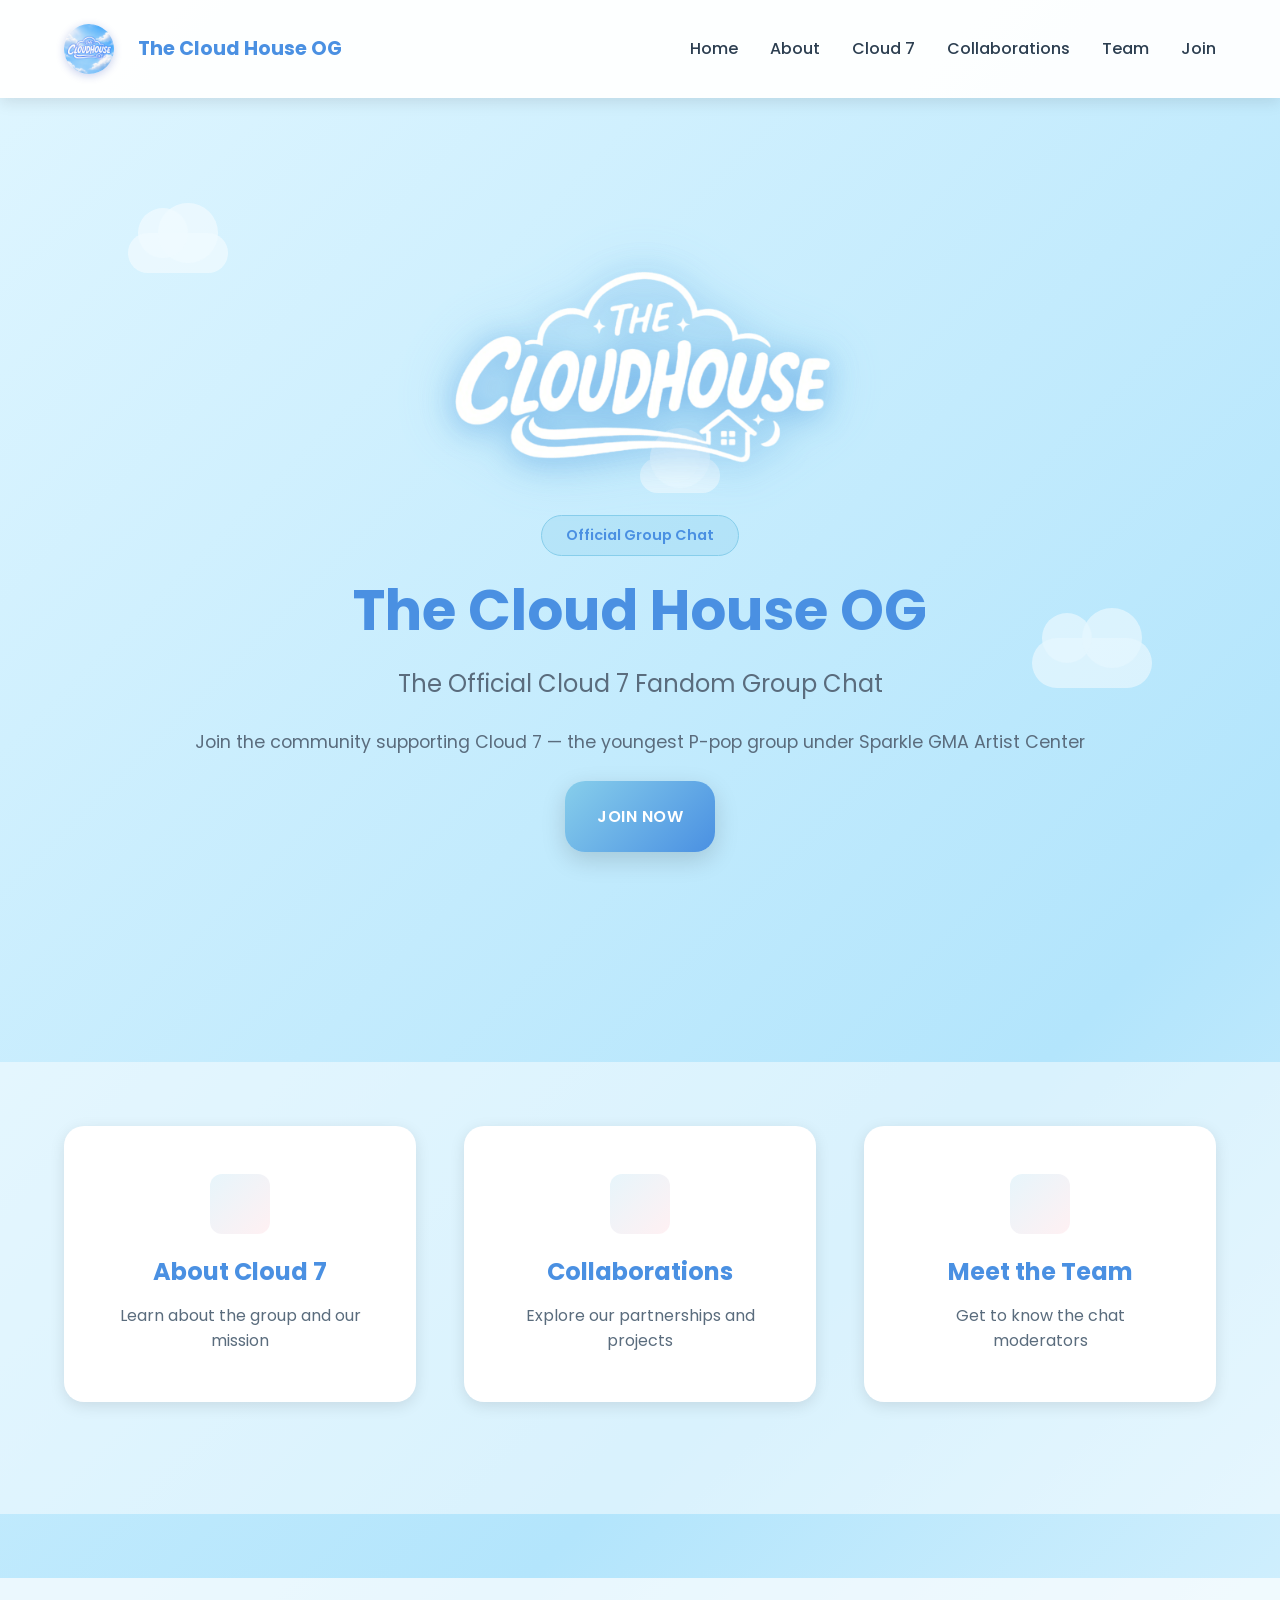
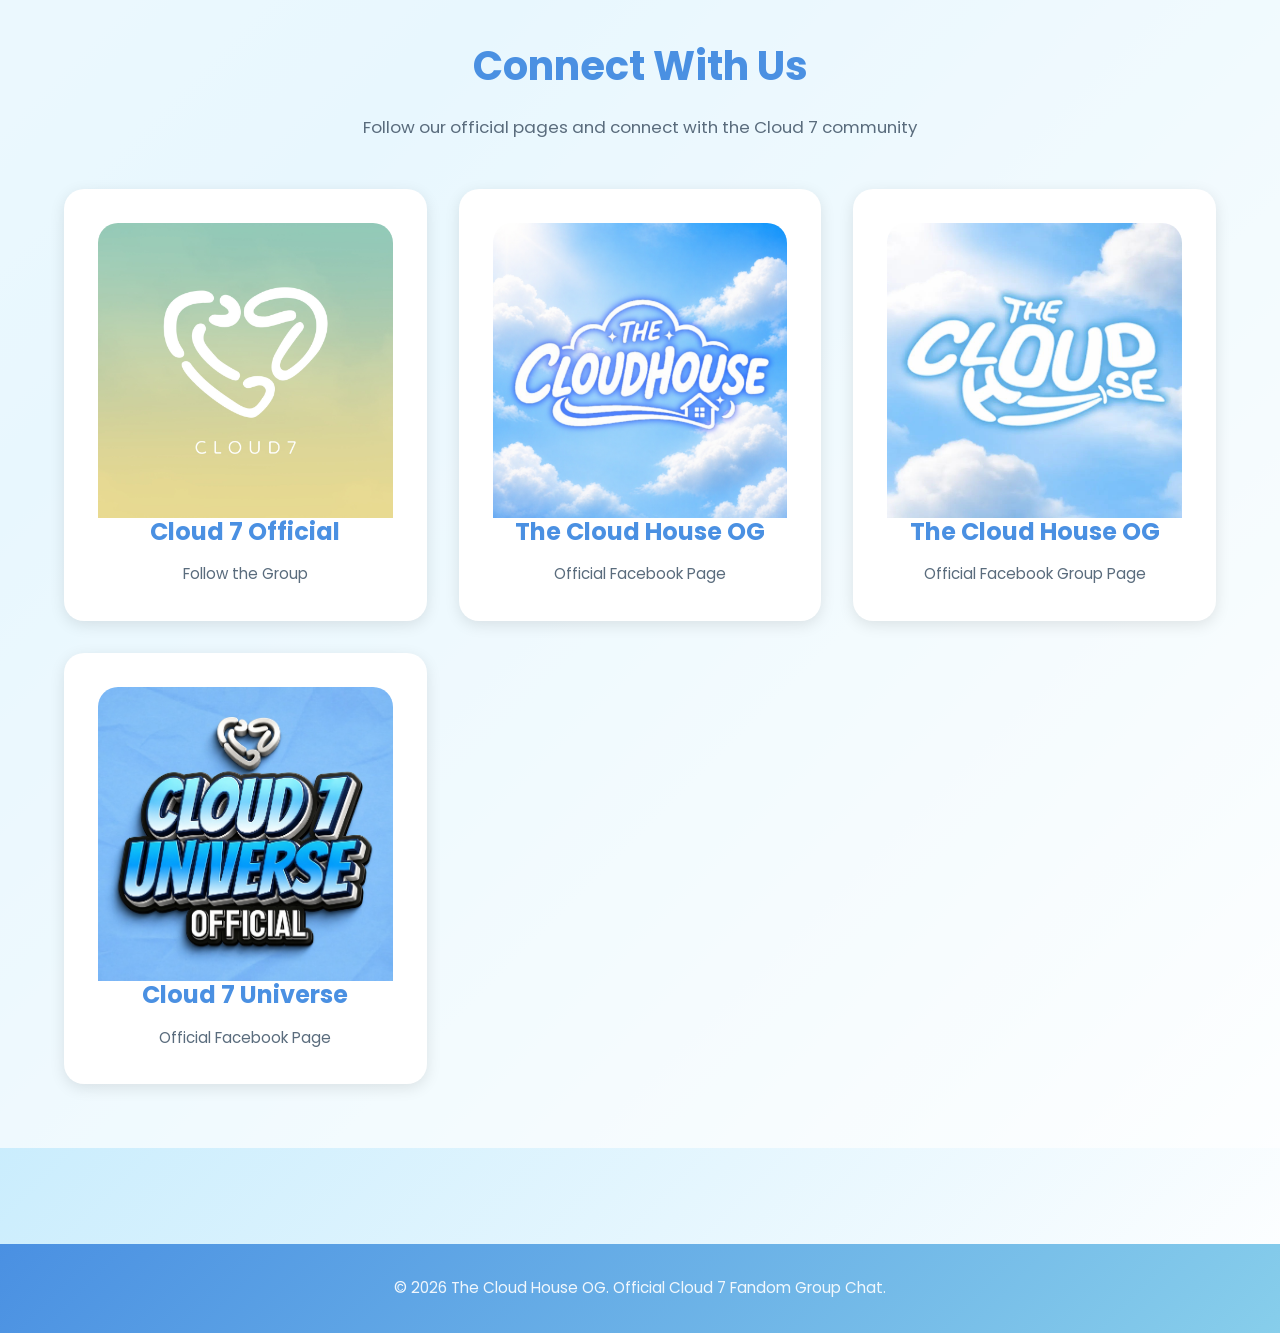
==== commit 422b4dbb: "Ads analytics and ads integration with Adsterra" ====
--- a/index.html
+++ b/index.html
@@ -1,6 +1,17 @@
 <!DOCTYPE html>
 <html lang="en">
+
 <head>
+    <!-- Google tag (gtag.js) -->
+    <script async src="https://www.googletagmanager.com/gtag/js?id=G-98ZLKG1Z7Q"></script>
+    <script>
+        window.dataLayer = window.dataLayer || [];
+        function gtag() { dataLayer.push(arguments); }
+        gtag('js', new Date());
+
+        gtag('config', 'G-98ZLKG1Z7Q');
+    </script>
+    
     <meta charset="UTF-8">
     <meta name="viewport" content="width=device-width, initial-scale=1.0">
     <title>The Cloud House OG - Cloud 7 Official GC</title>
@@ -8,23 +19,22 @@
     <link href="https://fonts.googleapis.com/css2?family=Poppins:wght@300;400;600;700&display=swap" rel="stylesheet">
     <link rel="stylesheet" href="css/styles.css">
 
-    <meta name="description"
-      content="The Official Cloud 7 Fandom Group Chat" />
+    <meta name="description" content="The Official Cloud 7 Fandom Group Chat" />
 
     <meta name="author" content="Jeylo Baoit">
 
     <meta property="og:title" content="The Cloud House OG" />
-    <meta property="og:description"
-      content="The Official Cloud 7 Fandom Group Chat" />
+    <meta property="og:description" content="The Official Cloud 7 Fandom Group Chat" />
     <meta property="og:image" content="https://tch-og.vercel.app/assets/banner.jpg" />
+    <meta property="og:url" content="https://tch-og.vercel.app/" />
     <meta property="og:type" content="website" />
 
     <meta name="twitter:card" content="summary_large_image" />
     <meta name="twitter:title" content="The Cloud House OG" />
-    <meta name="twitter:description"
-      content="The Official Cloud 7 Fandom Group Chat" />
+    <meta name="twitter:description" content="The Official Cloud 7 Fandom Group Chat" />
     <meta name="twitter:image" content="https://tch-og.vercel.app/assets/banner.jpg" />
 </head>
+
 <body>
     <!-- Navigation -->
     <nav class="navbar">
@@ -58,15 +68,35 @@
         <div class="hero__content container">
             <div class="cloud7-logo-placeholder">
                 <!-- The Cloud House OG Logo -->
-                <img id="cloud7-hero-logo" src="/assets/tch-logo.png" alt="The CloudHouse OG Logo" class="hero__tch-logo">
+                <img id="cloud7-hero-logo" src="/assets/tch-logo.png" alt="The CloudHouse OG Logo"
+                    class="hero__tch-logo">
             </div>
             <div class="hero__badge">Official Group Chat</div>
             <h1 class="hero__title">The Cloud House OG</h1>
             <p class="hero__subtitle">The Official Cloud 7 Fandom Group Chat</p>
-            <p class="hero__description">Join the community supporting Cloud 7 — the youngest P-pop group under Sparkle GMA Artist Center</p>
+            <p class="hero__description">Join the community supporting Cloud 7 — the youngest P-pop group under Sparkle
+                GMA Artist Center</p>
             <a href="https://m.me/j/Abaqc3_xY0Sc14T0/" class="btn btn--primary" target="_blank">Join Now</a>
         </div>
     </section>
+
+    <div class="container ad-wrapper">
+        <!-- Desktop Banner 728x90 -->
+        <div class="ad-desktop">
+            <script>
+                atOptions = { 'key': '6c63495fec647797b8f79b1b82de79e2', 'format': 'iframe', 'height': 90, 'width': 728, 'params': {} };
+            </script>
+            <script src="https://www.highperformanceformat.com/6c63495fec647797b8f79b1b82de79e2/invoke.js"></script>
+        </div>
+
+        <!-- Mobile Banner 320x50 -->
+        <div class="ad-mobile">
+            <script>
+                atOptions = { 'key': '10fb9617601a5bcb033514410afb24b4', 'format': 'iframe', 'height': 50, 'width': 320, 'params': {} };
+            </script>
+            <script src="https://www.highperformanceformat.com/10fb9617601a5bcb033514410afb24b4/invoke.js"></script>
+        </div>
+    </div>
 
     <!-- Quick Links Section -->
     <section class="quick-links">
@@ -88,8 +118,33 @@
                     <p>Get to know the chat moderators</p>
                 </a>
             </div>
+
+            <!-- Adsterra Native Banner -->
+            <div style="margin-top: var(--spacing-xl); text-align: center;">
+                <script async="async" data-cfasync="false"
+                    src="https://pl29315298.profitablecpmratenetwork.com/955ca3593a37e63d24eac1c848bf2fd8/invoke.js"></script>
+                <div id="container-955ca3593a37e63d24eac1c848bf2fd8"></div>
+            </div>
         </div>
     </section>
+
+    <div class="container ad-wrapper">
+        <!-- Desktop Banner 728x90 -->
+        <div class="ad-desktop">
+            <script>
+                atOptions = { 'key': '6c63495fec647797b8f79b1b82de79e2', 'format': 'iframe', 'height': 90, 'width': 728, 'params': {} };
+            </script>
+            <script src="https://www.highperformanceformat.com/6c63495fec647797b8f79b1b82de79e2/invoke.js"></script>
+        </div>
+
+        <!-- Mobile Banner 320x50 -->
+        <div class="ad-mobile">
+            <script>
+                atOptions = { 'key': '10fb9617601a5bcb033514410afb24b4', 'format': 'iframe', 'height': 50, 'width': 320, 'params': {} };
+            </script>
+            <script src="https://www.highperformanceformat.com/10fb9617601a5bcb033514410afb24b4/invoke.js"></script>
+        </div>
+    </div>
 
     <!-- Social Links Section -->
     <section class="social-links-section">
@@ -104,17 +159,20 @@
                     <p>Follow the Group</p>
                 </a>
                 <a href="https://facebook.com/61572345467797" target="_blank" class="social-link-card">
-                    <img class="social-link-image" src="/assets/FandomLogo/TheCloudHouseOG.jpg" alt="The Cloud House OG Logo">
+                    <img class="social-link-image" src="/assets/FandomLogo/TheCloudHouseOG.jpg"
+                        alt="The Cloud House OG Logo">
                     <h3>The Cloud House OG</h3>
                     <p>Official Facebook Page</p>
                 </a>
                 <a href="https://facebook.com/groups/1106947714360364" target="_blank" class="social-link-card">
-                    <img class="social-link-image" src="/assets/FandomLogo/TCHOGGroupPage.jpg" alt="The Cloud House OG Group Logo">
+                    <img class="social-link-image" src="/assets/FandomLogo/TCHOGGroupPage.jpg"
+                        alt="The Cloud House OG Group Logo">
                     <h3>The Cloud House OG</h3>
                     <p>Official Facebook Group Page</p>
                 </a>
                 <a href="https://facebook.com/61563776624642" target="_blank" class="social-link-card">
-                    <img class="social-link-image" src="/assets/FandomLogo/Cloud7Universe.jpg" alt="Cloud 7 Universe Logo">
+                    <img class="social-link-image" src="/assets/FandomLogo/Cloud7Universe.jpg"
+                        alt="Cloud 7 Universe Logo">
                     <h3>Cloud 7 Universe</h3>
                     <p>Official Facebook Page</p>
                 </a>
@@ -122,6 +180,24 @@
         </div>
     </section>
 
+    <div class="container ad-wrapper">
+        <!-- Desktop Banner 728x90 -->
+        <div class="ad-desktop">
+            <script>
+                atOptions = { 'key': '6c63495fec647797b8f79b1b82de79e2', 'format': 'iframe', 'height': 90, 'width': 728, 'params': {} };
+            </script>
+            <script src="https://www.highperformanceformat.com/6c63495fec647797b8f79b1b82de79e2/invoke.js"></script>
+        </div>
+
+        <!-- Mobile Banner 320x50 -->
+        <div class="ad-mobile">
+            <script>
+                atOptions = { 'key': '10fb9617601a5bcb033514410afb24b4', 'format': 'iframe', 'height': 50, 'width': 320, 'params': {} };
+            </script>
+            <script src="https://www.highperformanceformat.com/10fb9617601a5bcb033514410afb24b4/invoke.js"></script>
+        </div>
+    </div>
+
     <!-- Footer -->
     <footer class="footer">
         <div class="container">
@@ -129,6 +205,8 @@
         </div>
     </footer>
 
+    <script src="https://pl29315299.profitablecpmratenetwork.com/f8/2f/6e/f82f6e07f75e69f4d3b2a79e939c2907.js"></script>
     <script src="js/script.js"></script>
 </body>
+
 </html>
--- a/css/styles.css
+++ b/css/styles.css
@@ -118,13 +118,14 @@
     border-radius: 50%;
     display: block;
     object-fit: cover;
-    box-shadow: 0 2px 8px rgba(0, 0, 0, 0.1);
+    box-shadow: 0 2px 8px rgba(14, 41, 175, 0.211);
 }
 
 .navbar__title {
     font-size: 1.2rem;
     font-weight: 700;
     color: var(--color-primary-dark);
+    
 }
 
 /* Hamburger Menu */
@@ -507,7 +508,7 @@
     width: auto;
     display: block;
     margin: 0 auto;
-    filter: drop-shadow(0 4px 12px rgba(0, 0, 0, 0.25)) drop-shadow(0 0 20px rgba(74, 144, 226, 0.3));
+    filter: drop-shadow(0 4px 16px rgba(36, 120, 216, 0.482)) drop-shadow(0 0 30px rgba(135, 207, 235, 0.499));
 }
 
 /* Cloud 7 Logo (About Page) */
@@ -1119,7 +1120,6 @@
 /* Stats Section */
 .stats-section {
     padding: var(--spacing-2xl) 0;
-    background: rgba(255, 255, 255, 0.7);
 }
 
 .stats-grid {
@@ -1509,7 +1509,7 @@
 .cloud7-page-logo {
     max-height: 280px;
     width: auto;
-    filter: drop-shadow(0 4px 16px rgba(74, 144, 226, 0.35)) drop-shadow(0 0 30px rgba(135, 206, 235, 0.4));
+    filter: drop-shadow(0 4px 16px rgba(36, 120, 216, 0.482)) drop-shadow(0 0 30px rgba(135, 207, 235, 0.499));
 }
 
 .cloud7-hero-image {
@@ -1537,7 +1537,7 @@
 
 .members-grid {
     display: grid;
-    grid-template-columns: repeat(auto-fit, minmax(200px, 1fr));
+    grid-template-columns: repeat(auto-fit, minmax(300px, 1fr));
     gap: var(--spacing-lg);
 }
 
@@ -1931,4 +1931,22 @@
     .cloud7-page-logo {
         max-height: 170px;
     }
+}
+
+/* Custom Ad Wrappers */
+.ad-wrapper {
+    display: flex;
+    justify-content: center;
+    align-items: center;
+    margin: var(--spacing-lg) auto;
+    width: 100%;
+    overflow: hidden;
+}
+
+.ad-desktop { display: block; }
+.ad-mobile { display: none; }
+
+@media (max-width: 768px) {
+    .ad-desktop { display: none; }
+    .ad-mobile { display: block; }
 }
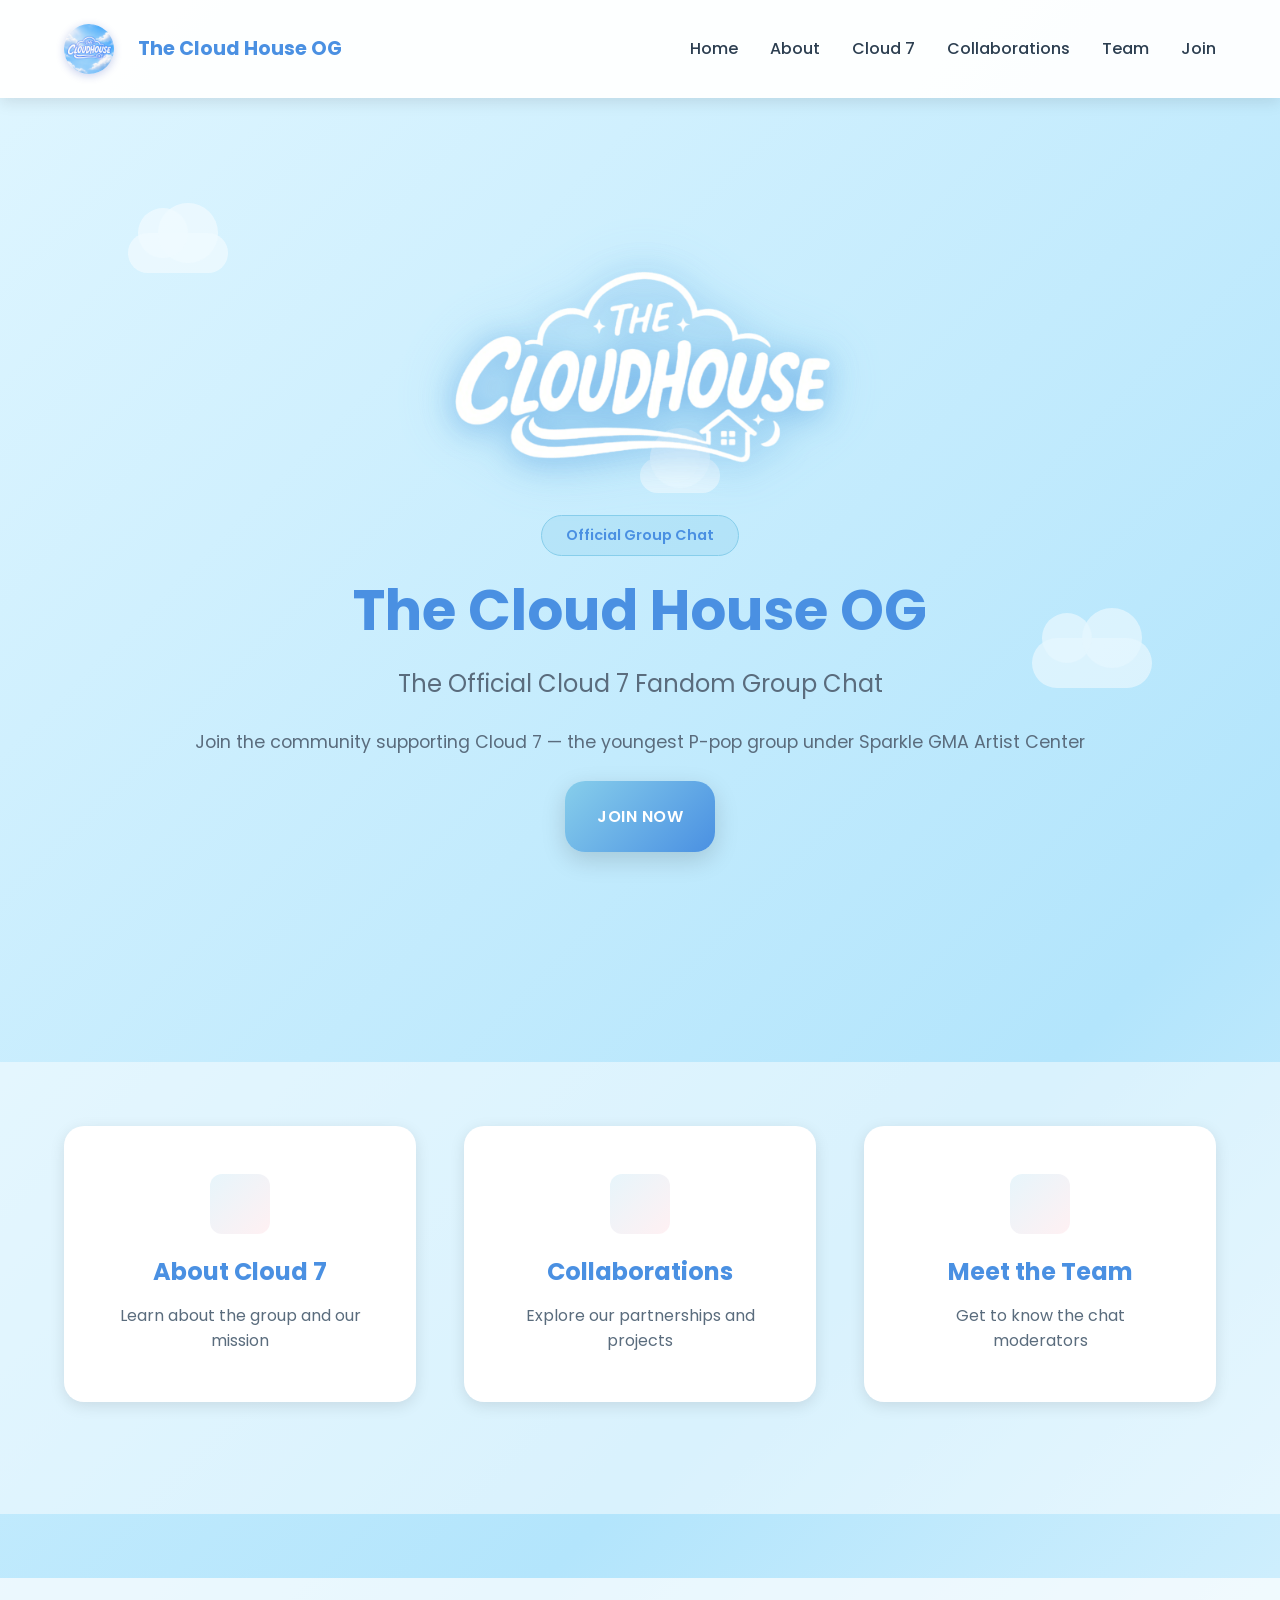
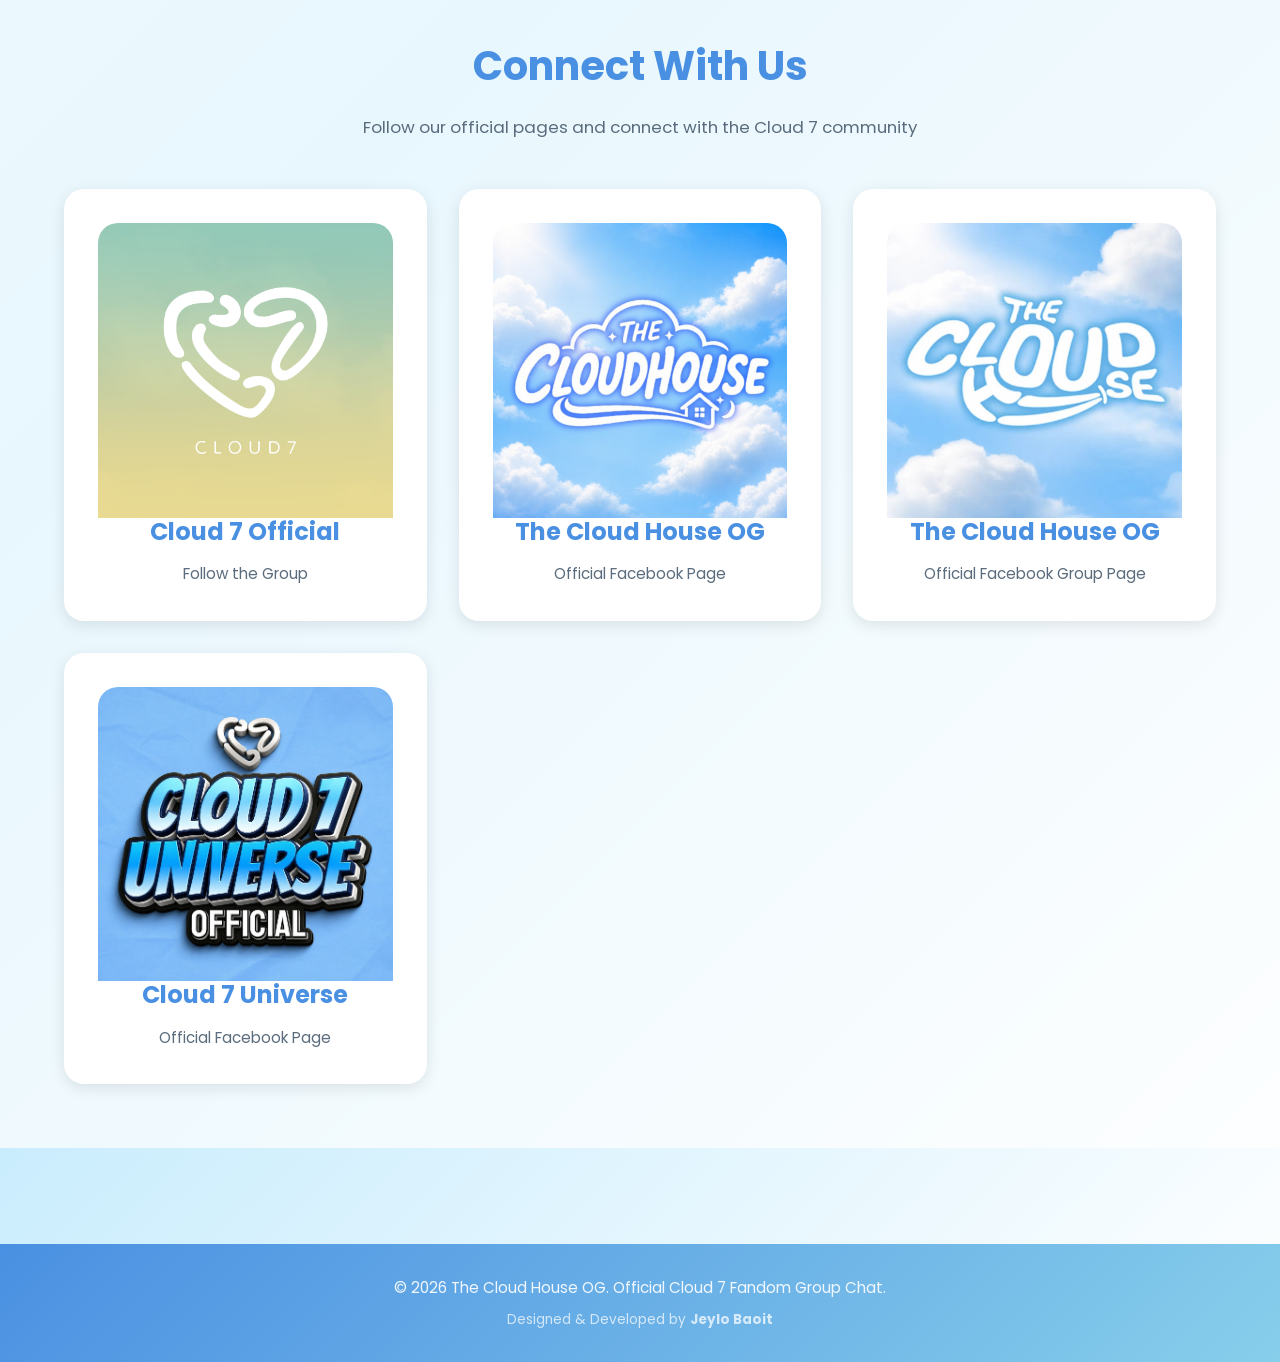
==== commit 07ae23a2: "Add lead creator credits" ====
--- a/index.html
+++ b/index.html
@@ -11,7 +11,7 @@
 
         gtag('config', 'G-98ZLKG1Z7Q');
     </script>
-    
+
     <meta charset="UTF-8">
     <meta name="viewport" content="width=device-width, initial-scale=1.0">
     <title>The Cloud House OG - Cloud 7 Official GC</title>
@@ -202,6 +202,9 @@
     <footer class="footer">
         <div class="container">
             <p class="footer__text">&copy; 2026 The Cloud House OG. Official Cloud 7 Fandom Group Chat.</p>
+            <p class="footer__text" style="font-size: 0.85rem; margin-top: var(--spacing-xs); opacity: 0.8;">
+                Designed & Developed by <strong>Jeylo Baoit</strong>
+            </p>
         </div>
     </footer>
 
--- a/css/styles.css
+++ b/css/styles.css
@@ -1949,4 +1949,43 @@
 @media (max-width: 768px) {
     .ad-desktop { display: none; }
     .ad-mobile { display: block; }
+}
+
+/* --- Developer Badge Styles --- */
+.team-card__image-wrapper {
+    position: relative;
+    display: inline-block;
+    width: 100%;
+    margin-bottom: var(--spacing-lg);
+}
+
+/* Remove the bottom margin from the image itself since the wrapper handles it now */
+.team-card__image-wrapper .team-card__image {
+    margin-bottom: 0; 
+}
+
+.developer-badge {
+    position: absolute;
+    top: -10px;
+    right: -10px;
+    background: linear-gradient(135deg, #FFD700, #FFA500); /* Distinctive Gold/Orange */
+    color: #FFFFFF;
+    padding: 6px 14px;
+    border-radius: 50px;
+    font-size: 0.8rem;
+    font-weight: 700;
+    text-transform: uppercase;
+    letter-spacing: 1px;
+    box-shadow: 0 4px 10px rgba(255, 165, 0, 0.4);
+    border: 3px solid #FFFFFF;
+    z-index: 10;
+    
+    /* Optional: Adds a cool subtle pulse effect so it catches the eye */
+    animation: pulse-badge 2s infinite;
+}
+
+@keyframes pulse-badge {
+    0% { box-shadow: 0 0 0 0 rgba(255, 165, 0, 0.5); }
+    70% { box-shadow: 0 0 0 10px rgba(255, 165, 0, 0); }
+    100% { box-shadow: 0 0 0 0 rgba(255, 165, 0, 0); }
 }
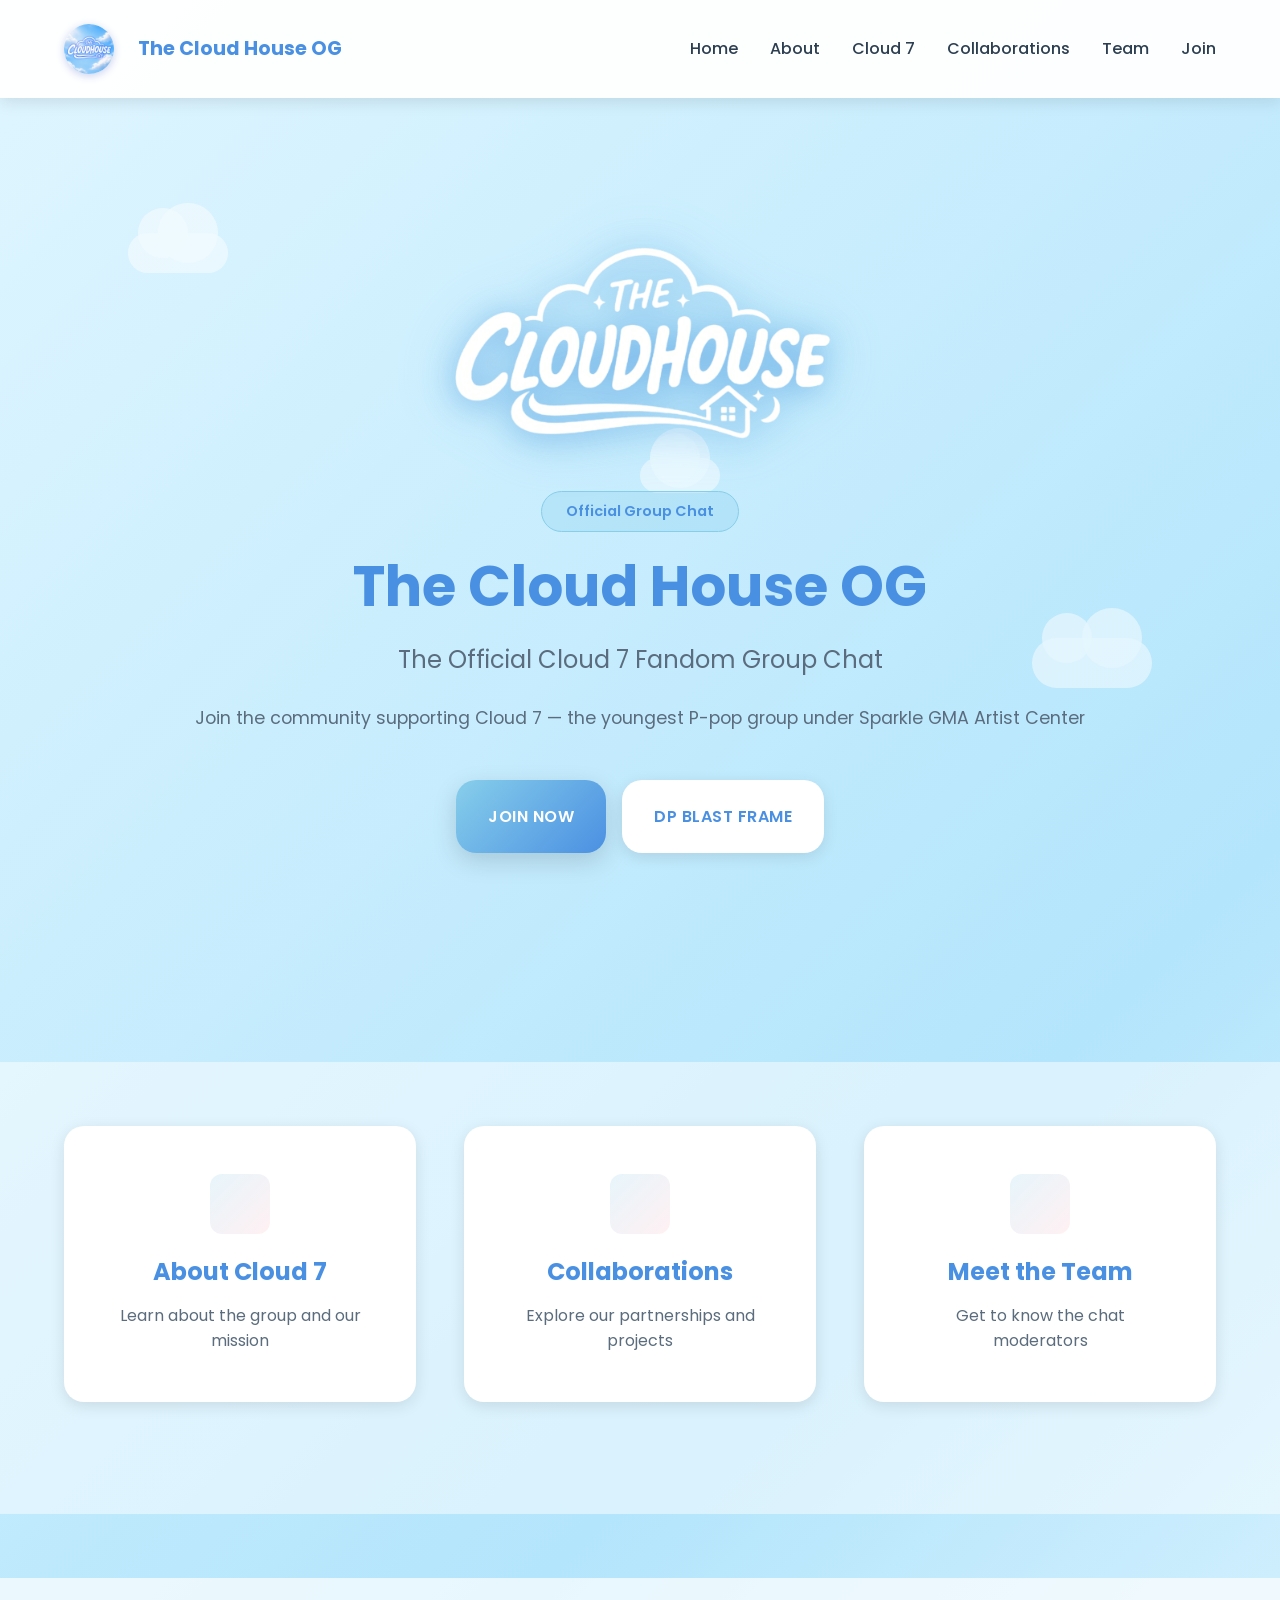
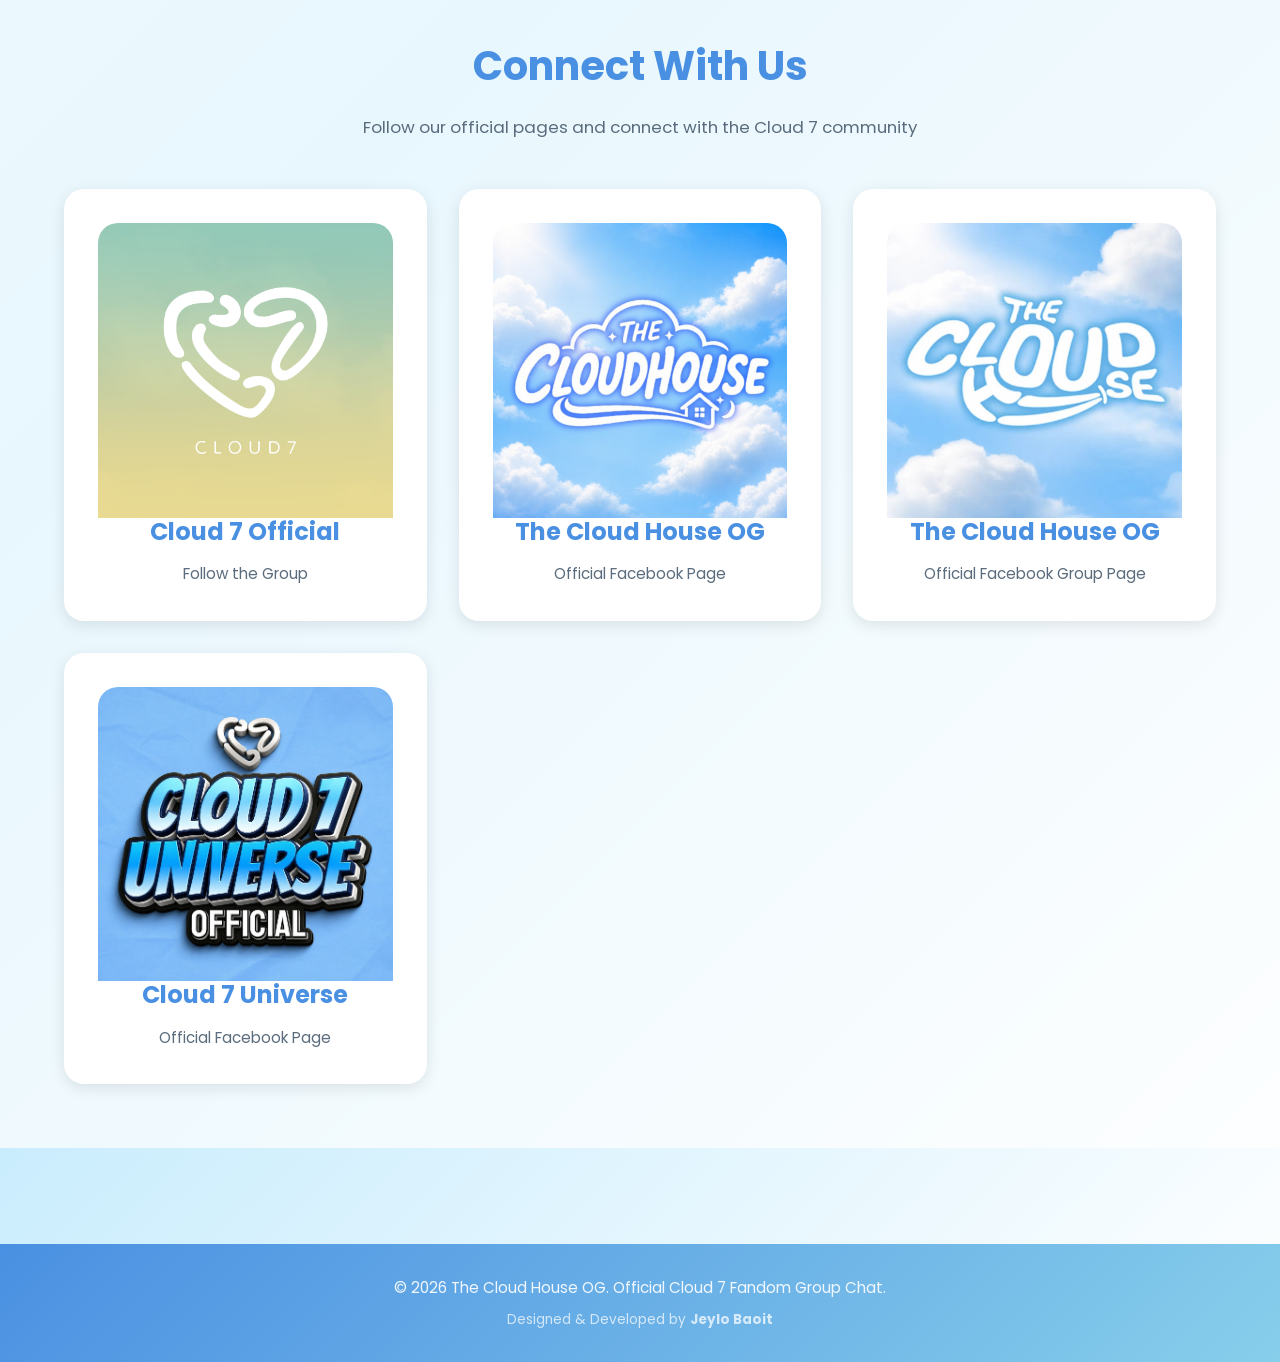
==== commit c7827b2d: "Added a dp-blast frame for fndoms" ====
--- a/index.html
+++ b/index.html
@@ -76,7 +76,13 @@
             <p class="hero__subtitle">The Official Cloud 7 Fandom Group Chat</p>
             <p class="hero__description">Join the community supporting Cloud 7 — the youngest P-pop group under Sparkle
                 GMA Artist Center</p>
-            <a href="https://m.me/j/Abaqc3_xY0Sc14T0/" class="btn btn--primary" target="_blank">Join Now</a>
+            <!-- Replace the single Join Now button in index.html with this -->
+            <div class="hero__buttons"
+                style="display: flex; gap: 1rem; justify-content: center; flex-wrap: wrap; margin-top: var(--spacing-lg);">
+                <a href="https://m.me/j/Abaqc3_xY0Sc14T0/" class="btn btn--primary" target="_blank">Join Now</a>
+                <a href="dp-blast.html" class="btn btn--secondary"
+                    style="background: var(--color-white); color: var(--color-primary-dark);">DP Blast Frame</a>
+            </div>
         </div>
     </section>
 
--- a/css/styles.css
+++ b/css/styles.css
@@ -1988,4 +1988,94 @@
     0% { box-shadow: 0 0 0 0 rgba(255, 165, 0, 0.5); }
     70% { box-shadow: 0 0 0 10px rgba(255, 165, 0, 0); }
     100% { box-shadow: 0 0 0 0 rgba(255, 165, 0, 0); }
+}
+
+/* --- DP Blast Frame Styles --- */
+.dp-workspace {
+    padding: var(--spacing-2xl) 0;
+    background: rgba(255, 255, 255, 0.7);
+}
+
+.dp-layout {
+    display: grid;
+    grid-template-columns: 1fr 1.5fr;
+    gap: var(--spacing-2xl);
+    align-items: start;
+}
+
+.dp-controls {
+    background: var(--color-white);
+    padding: var(--spacing-xl);
+    border-radius: var(--radius-lg);
+    box-shadow: var(--shadow);
+}
+
+.dp-controls h2 {
+    color: var(--color-primary-dark);
+    margin-bottom: var(--spacing-sm);
+}
+
+.control-group {
+    margin: var(--spacing-xl) 0;
+}
+
+.control-group label {
+    font-weight: 600;
+    color: var(--color-text);
+    margin-bottom: var(--spacing-xs);
+    display: block;
+}
+
+input[type="range"] {
+    width: 100%;
+    margin-top: var(--spacing-sm);
+    accent-color: var(--color-primary-dark);
+}
+
+.dp-preview {
+    background: var(--color-white);
+    padding: var(--spacing-md);
+    border-radius: var(--radius-lg);
+    box-shadow: var(--shadow);
+    display: flex;
+    justify-content: center;
+    align-items: center;
+}
+
+#dpCanvas {
+    max-width: 100%;
+    height: auto;
+    aspect-ratio: 1 / 1;
+    border-radius: var(--radius);
+    background: url('[data-uri]'); /* Transparency checkerboard */
+    cursor: grab;
+}
+
+#dpCanvas:active {
+    cursor: grabbing;
+}
+
+.download-btn {
+    width: 100%;
+}
+
+.download-btn:disabled {
+    opacity: 0.5;
+    cursor: not-allowed;
+    transform: none;
+    box-shadow: none;
+}
+
+@media (max-width: 768px) {
+    .dp-layout {
+        grid-template-columns: 1fr;
+    }
+    
+    .dp-controls {
+        order: 2;
+    }
+    
+    .dp-preview {
+        order: 1;
+    }
 }
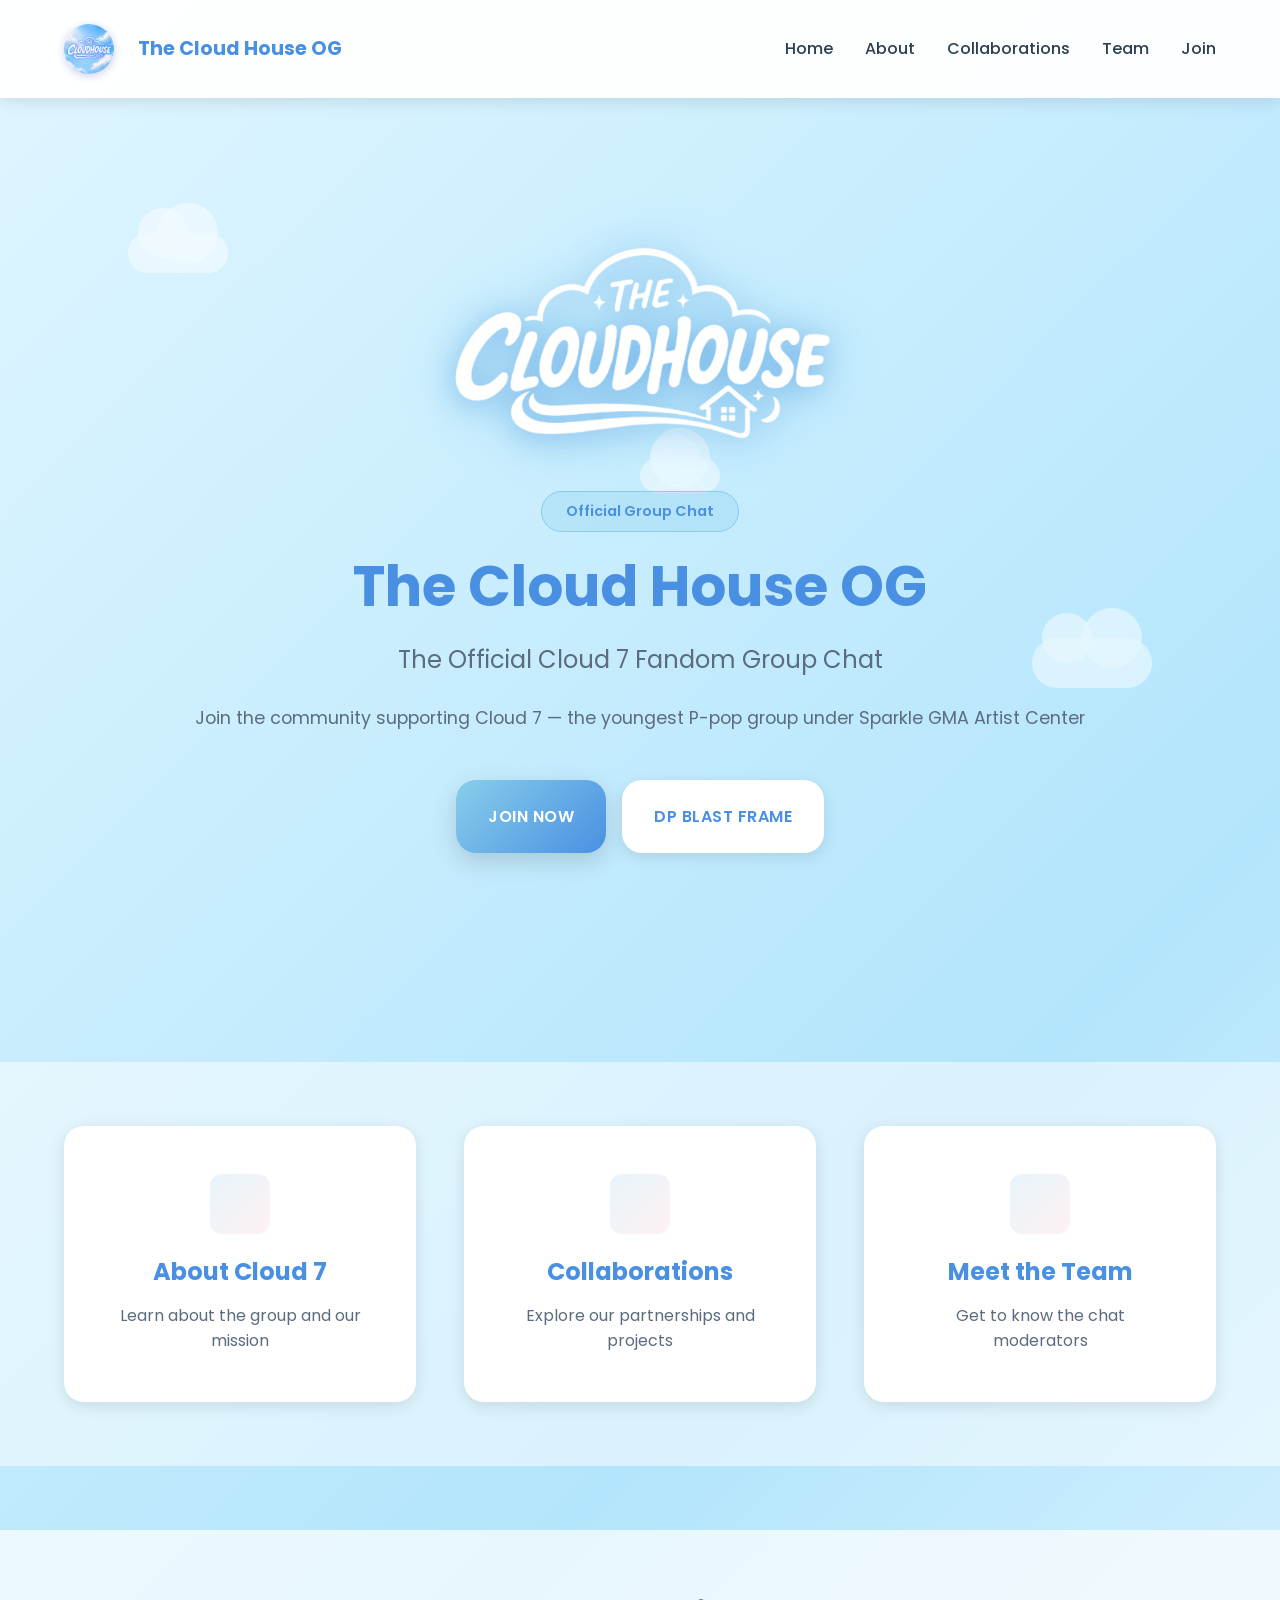
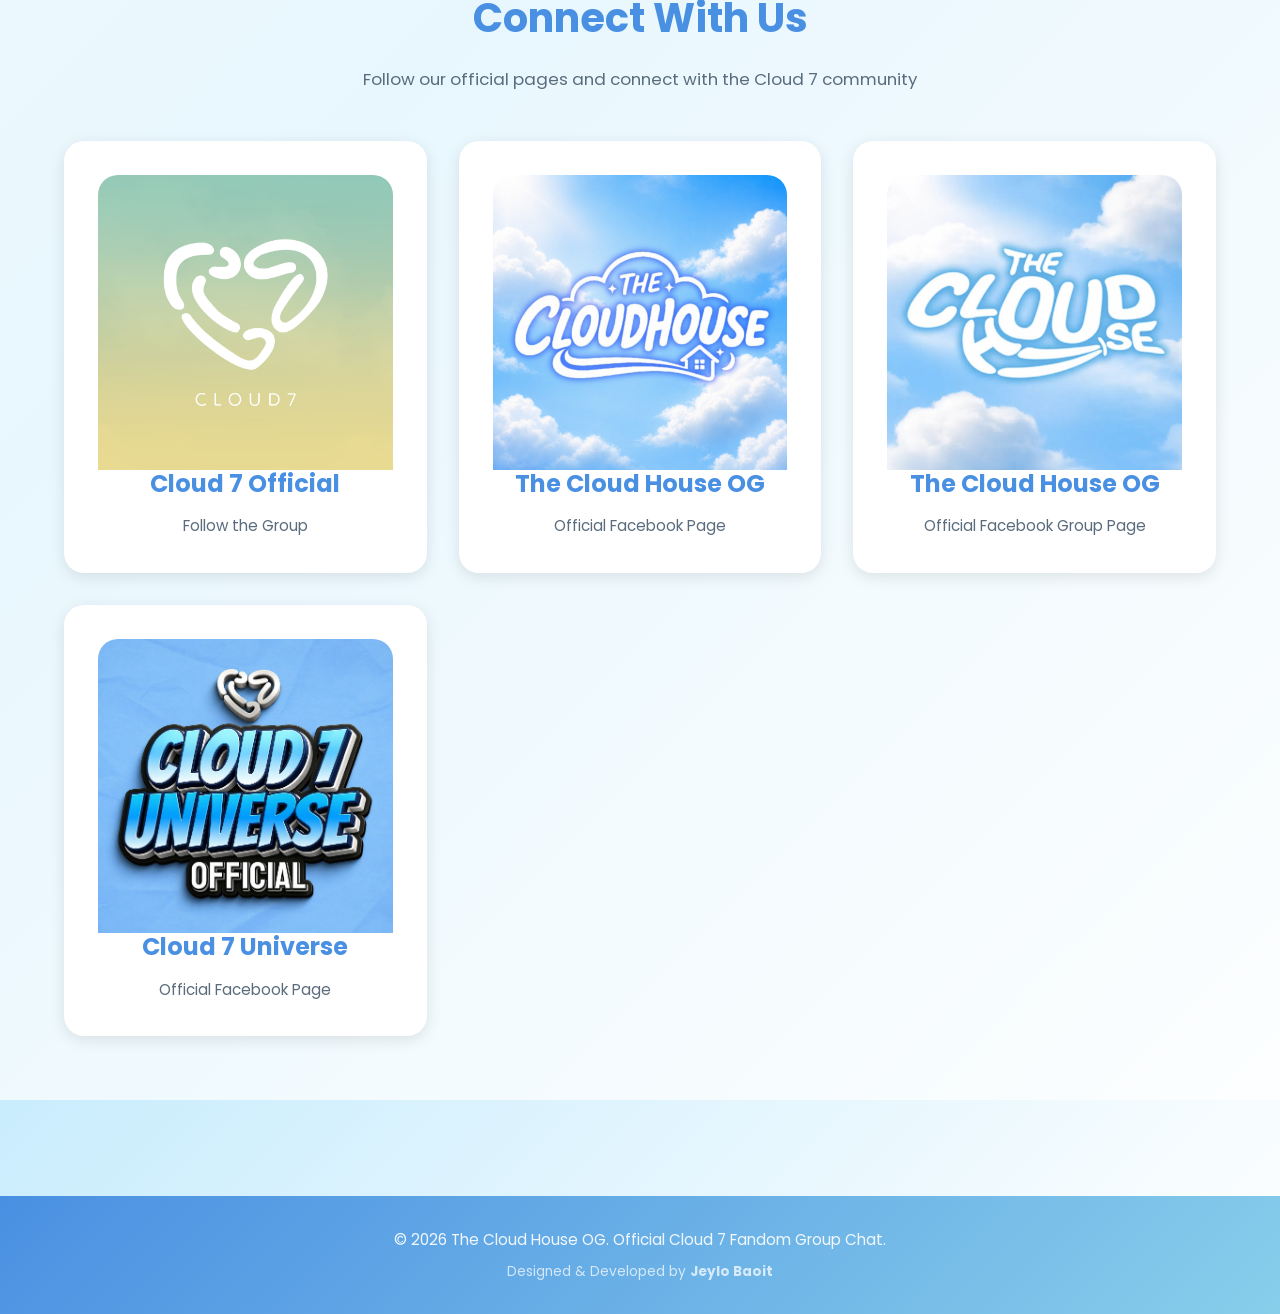
==== commit da38d6df: "Update navigation links and enhance About Cloud 7 section for better clarity and user experience" ====
--- a/index.html
+++ b/index.html
@@ -50,8 +50,7 @@
             </button>
             <ul class="navbar__links" id="navbarLinks">
                 <li><a href="index.html" class="nav-link">Home</a></li>
-                <li><a href="about.html" class="nav-link">About</a></li>
-                <li><a href="cloud7.html" class="nav-link">Cloud 7</a></li>
+                <li><a href="cloud7.html" class="nav-link">About</a></li>
                 <li><a href="collabs.html" class="nav-link">Collaborations</a></li>
                 <li><a href="team.html" class="nav-link">Team</a></li>
                 <li><a href="join.html" class="nav-link">Join</a></li>
@@ -79,7 +78,7 @@
             <!-- Replace the single Join Now button in index.html with this -->
             <div class="hero__buttons"
                 style="display: flex; gap: 1rem; justify-content: center; flex-wrap: wrap; margin-top: var(--spacing-lg);">
-                <a href="https://m.me/j/Abaqc3_xY0Sc14T0/" class="btn btn--primary" target="_blank">Join Now</a>
+                <a href="join.html" class="btn btn--primary" target="_blank">Join Now</a>
                 <a href="dp-blast.html" class="btn btn--secondary"
                     style="background: var(--color-white); color: var(--color-primary-dark);">DP Blast Frame</a>
             </div>
@@ -108,7 +107,7 @@
     <section class="quick-links">
         <div class="container">
             <div class="links-grid">
-                <a href="about.html" class="link-card">
+                <a href="cloud7.html" class="link-card">
                     <div class="link-card__icon"></div>
                     <h3>About Cloud 7</h3>
                     <p>Learn about the group and our mission</p>
@@ -123,13 +122,6 @@
                     <h3>Meet the Team</h3>
                     <p>Get to know the chat moderators</p>
                 </a>
-            </div>
-
-            <!-- Adsterra Native Banner -->
-            <div style="margin-top: var(--spacing-xl); text-align: center;">
-                <script async="async" data-cfasync="false"
-                    src="https://pl29315298.profitablecpmratenetwork.com/955ca3593a37e63d24eac1c848bf2fd8/invoke.js"></script>
-                <div id="container-955ca3593a37e63d24eac1c848bf2fd8"></div>
             </div>
         </div>
     </section>
--- a/css/styles.css
+++ b/css/styles.css
@@ -440,10 +440,16 @@
 }
 
 .about__content {
-    max-width: 700px;
+    /* max-width: 700px; */
+    text-align: center;
     margin: 0 auto;
     animation: fadeIn 0.8s ease 0.2s backwards;
     margin-bottom: var(--spacing-2xl);
+}
+
+.about__content h2 {
+    color: var(--color-primary-dark);
+    margin-bottom: var(--spacing-md);
 }
 
 .about__text {
@@ -530,7 +536,7 @@
 }
 
 .cloud7-image {
-    max-width: 400px;
+    /* max-width: 400px; */
     width: 100%;
     border-radius: var(--radius-lg);
     box-shadow: var(--shadow-lg);
@@ -814,9 +820,15 @@
 
 /* Values Section */
 .values-section {
+    
+    text-align: center;
     margin-top: var(--spacing-2xl);
     padding-top: var(--spacing-2xl);
     border-top: 2px solid rgba(74, 144, 226, 0.1);
+}
+.values-section h2 {
+    margin-bottom: var(--spacing-lg);
+    color: var(--color-primary-dark);
 }
 
 .values-grid {
@@ -884,7 +896,7 @@
     border-radius: var(--radius-lg);
     padding: var(--spacing-2xl);
     box-shadow: var(--shadow);
-    max-width: 700px;
+    /* max-width: 900px; */
     margin: 0 auto;
 }
 
@@ -1491,6 +1503,7 @@
 
 /* Cloud 7 Page */
 .cloud7-hero {
+    text-align: center;
     padding: var(--spacing-2xl) 0;
     background: rgba(255, 255, 255, 0.7);
 }
@@ -1522,6 +1535,13 @@
 .cloud7-hero-info h2 {
     color: var(--color-primary-dark);
     margin-bottom: var(--spacing-lg);
+}
+
+.cloud7-hero-info {
+    max-width: 800px;
+    margin: var(--spacing-2xl) auto 0;
+    padding: 0 var(--spacing-md);
+    text-align: center;
 }
 
 .intro-text {
@@ -2010,7 +2030,7 @@
     box-shadow: var(--shadow);
 }
 
-.dp-controls h2 {
+.dp-controls h2, h4 {
     color: var(--color-primary-dark);
     margin-bottom: var(--spacing-sm);
 }
@@ -2049,6 +2069,7 @@
     border-radius: var(--radius);
     background: url('[data-uri]'); /* Transparency checkerboard */
     cursor: grab;
+    background-color: var(--color-primary);
 }
 
 #dpCanvas:active {
@@ -2070,12 +2091,202 @@
     .dp-layout {
         grid-template-columns: 1fr;
     }
-    
+
     .dp-controls {
         order: 2;
     }
-    
+
     .dp-preview {
         order: 1;
     }
+}
+
+/* Rules Modal */
+.rules-modal {
+    position: fixed;
+    top: 0;
+    left: 0;
+    width: 100%;
+    height: 100%;
+    background: rgba(0, 0, 0, 0.6);
+    display: flex;
+    justify-content: center;
+    align-items: center;
+    z-index: 1000;
+    overflow-y: auto;
+    padding: var(--spacing-lg);
+}
+
+.rules-modal__content {
+    background: var(--color-white);
+    padding: var(--spacing-xl);
+    border-radius: var(--radius-lg);
+    max-width: 700px;
+    width: 100%;
+    max-height: 85vh;
+    overflow-y: auto;
+    overflow-x: hidden;
+    box-shadow: 0 10px 40px rgba(0, 0, 0, 0.2);
+}
+
+/* Hide scrollbar but keep functionality */
+.rules-modal__content::-webkit-scrollbar {
+    width: 0;
+    height: 0;
+}
+
+.rules-modal__content {
+    -ms-overflow-style: none;
+    scrollbar-width: none;
+}
+
+.rules-modal__content h2 {
+    color: var(--color-primary-dark);
+    margin-bottom: var(--spacing-md);
+    text-align: center;
+    font-size: 1.5rem;
+}
+
+.rules-section {
+    margin-bottom: var(--spacing-md);
+    padding-bottom: var(--spacing-md);
+    border-bottom: 1px solid rgba(74, 144, 226, 0.1);
+}
+
+.rules-section:last-of-type {
+    border-bottom: none;
+}
+
+.rules-section h3 {
+    color: var(--color-primary-dark);
+    margin-bottom: var(--spacing-sm);
+    font-size: 1rem;
+}
+
+.rules-list {
+    list-style-position: inside;
+    color: var(--color-text);
+    line-height: 1.5;
+    margin: 0;
+}
+
+.rules-list li {
+    margin-bottom: var(--spacing-xs);
+    font-size: 0.9rem;
+}
+
+.warning-section {
+    background: linear-gradient(135deg, rgba(255, 182, 193, 0.15), rgba(255, 182, 193, 0.1));
+    padding: var(--spacing-md);
+    border-radius: var(--radius);
+    border-left: 4px solid #E74C3C;
+}
+
+.warning-section p {
+    margin: 0;
+    font-size: 0.9rem;
+    line-height: 1.4;
+}
+
+.warning-section p strong {
+    color: #E74C3C;
+}
+
+.permission-intro {
+    margin-bottom: var(--spacing-sm);
+    font-size: 0.9rem;
+}
+
+.permissions-list {
+    list-style: none;
+    padding: 0;
+    margin: 0;
+}
+
+.permissions-list li {
+    padding: var(--spacing-xs) var(--spacing-sm);
+    background: rgba(74, 144, 226, 0.05);
+    border-radius: var(--radius);
+    margin-bottom: var(--spacing-xs);
+    color: var(--color-text);
+    font-size: 0.85rem;
+    line-height: 1.3;
+}
+
+.permissions-list strong {
+    color: var(--color-primary-dark);
+    font-weight: 600;
+}
+
+.do-not-tag {
+    display: flex;
+    flex-wrap: wrap;
+    gap: var(--spacing-sm);
+    justify-content: center;
+}
+
+.tag-item {
+    display: inline-block;
+    background: linear-gradient(135deg, rgba(74, 144, 226, 0.1), rgba(135, 206, 235, 0.1));
+    padding: var(--spacing-xs) var(--spacing-sm);
+    border-radius: 50px;
+    color: var(--color-text);
+    font-weight: 500;
+    border: 1px solid rgba(74, 144, 226, 0.2);
+    font-size: 0.8rem;
+}
+
+.rules-agreement {
+    margin-top: var(--spacing-md);
+    padding-top: var(--spacing-md);
+    border-top: 2px solid rgba(74, 144, 226, 0.1);
+}
+
+.checkbox-container {
+    display: flex;
+    align-items: center;
+    gap: var(--spacing-sm);
+    margin-bottom: var(--spacing-md);
+    cursor: pointer;
+    font-weight: 500;
+    font-size: 0.9rem;
+}
+
+.checkbox-container input {
+    width: 18px;
+    height: 18px;
+    cursor: pointer;
+    accent-color: var(--color-primary-dark);
+    flex-shrink: 0;
+}
+
+#agreeBtn {
+    width: 100%;
+    padding: var(--spacing-sm) var(--spacing-md);
+    font-size: 0.95rem;
+}
+
+#agreeBtn:disabled {
+    opacity: 0.5;
+    cursor: not-allowed;
+}
+
+@media (max-width: 480px) {
+    .rules-modal {
+        padding: var(--spacing-sm);
+    }
+
+    .rules-modal__content {
+        padding: var(--spacing-md);
+        max-height: 90vh;
+    }
+
+    .do-not-tag {
+        justify-content: center;
+    }
+
+    .rules-section {
+        margin-bottom: var(--spacing-sm);
+        padding-bottom: var(--spacing-sm);
+    }
 }
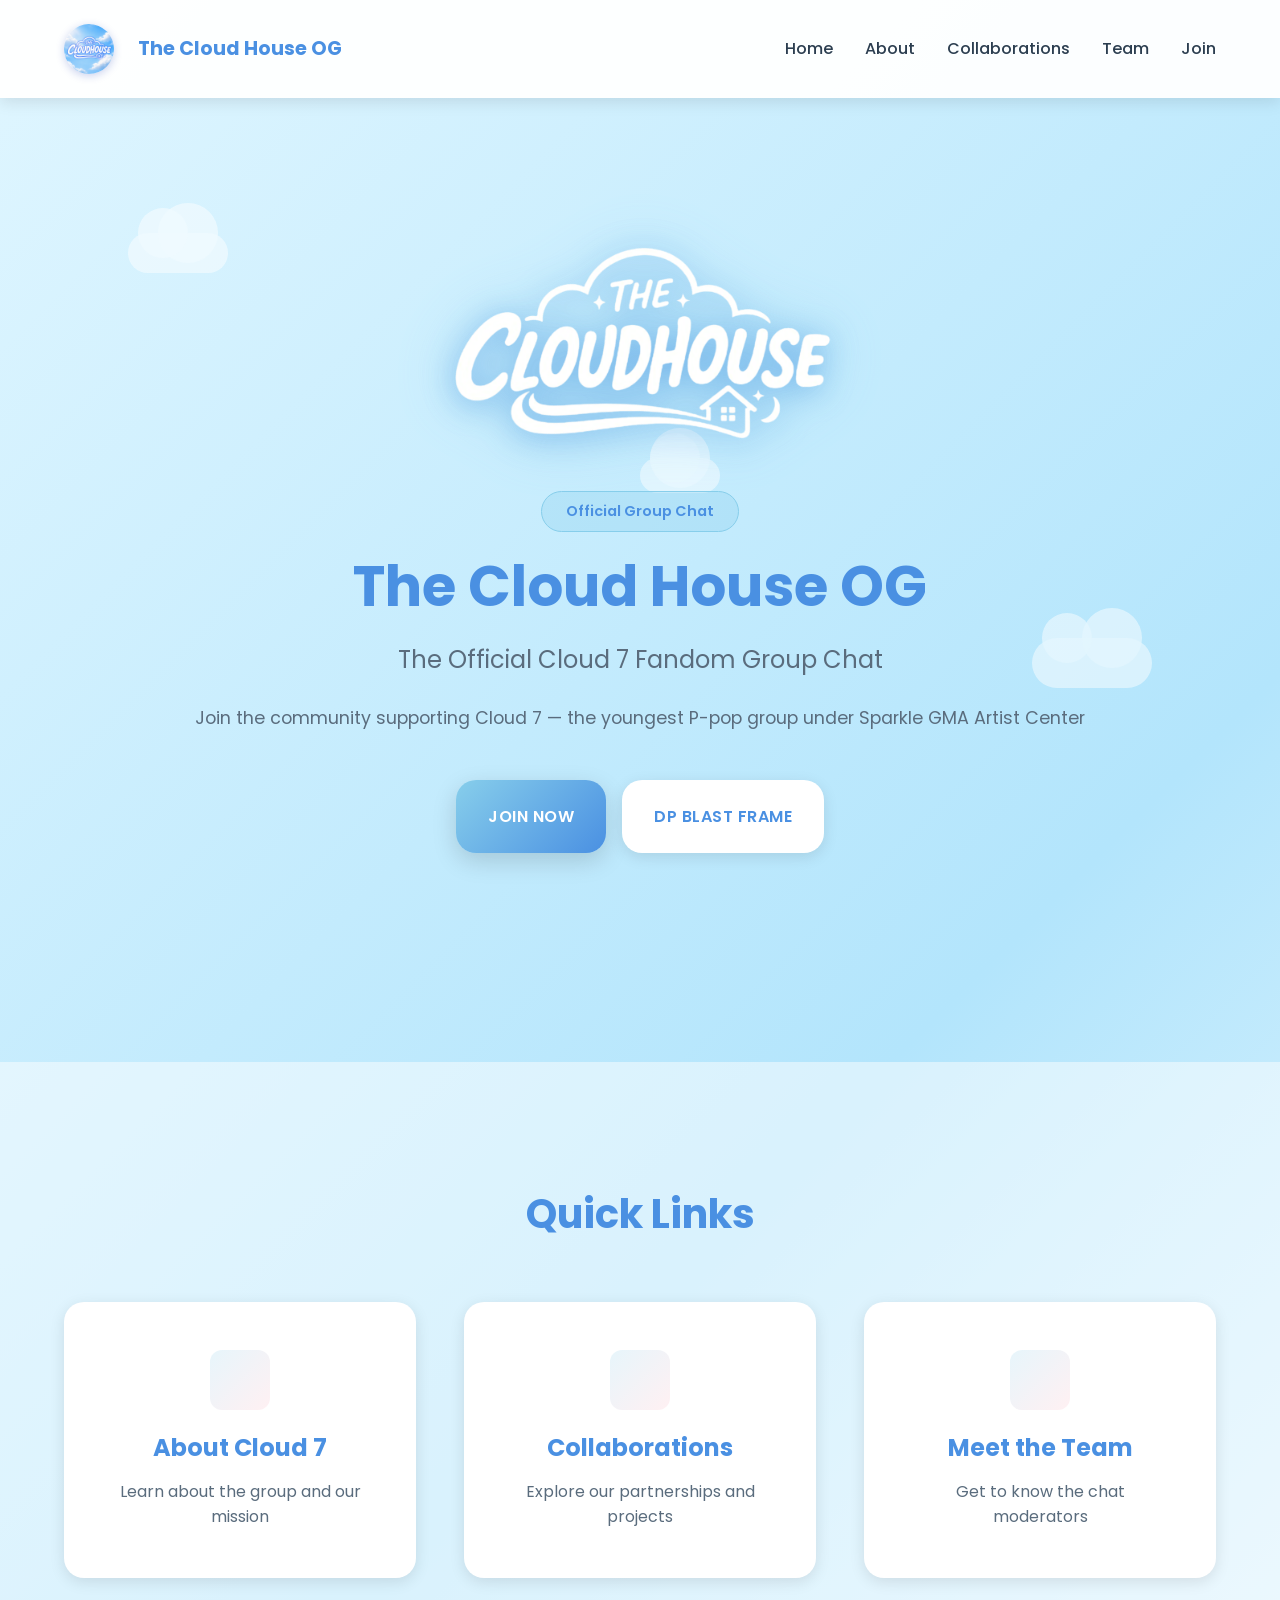
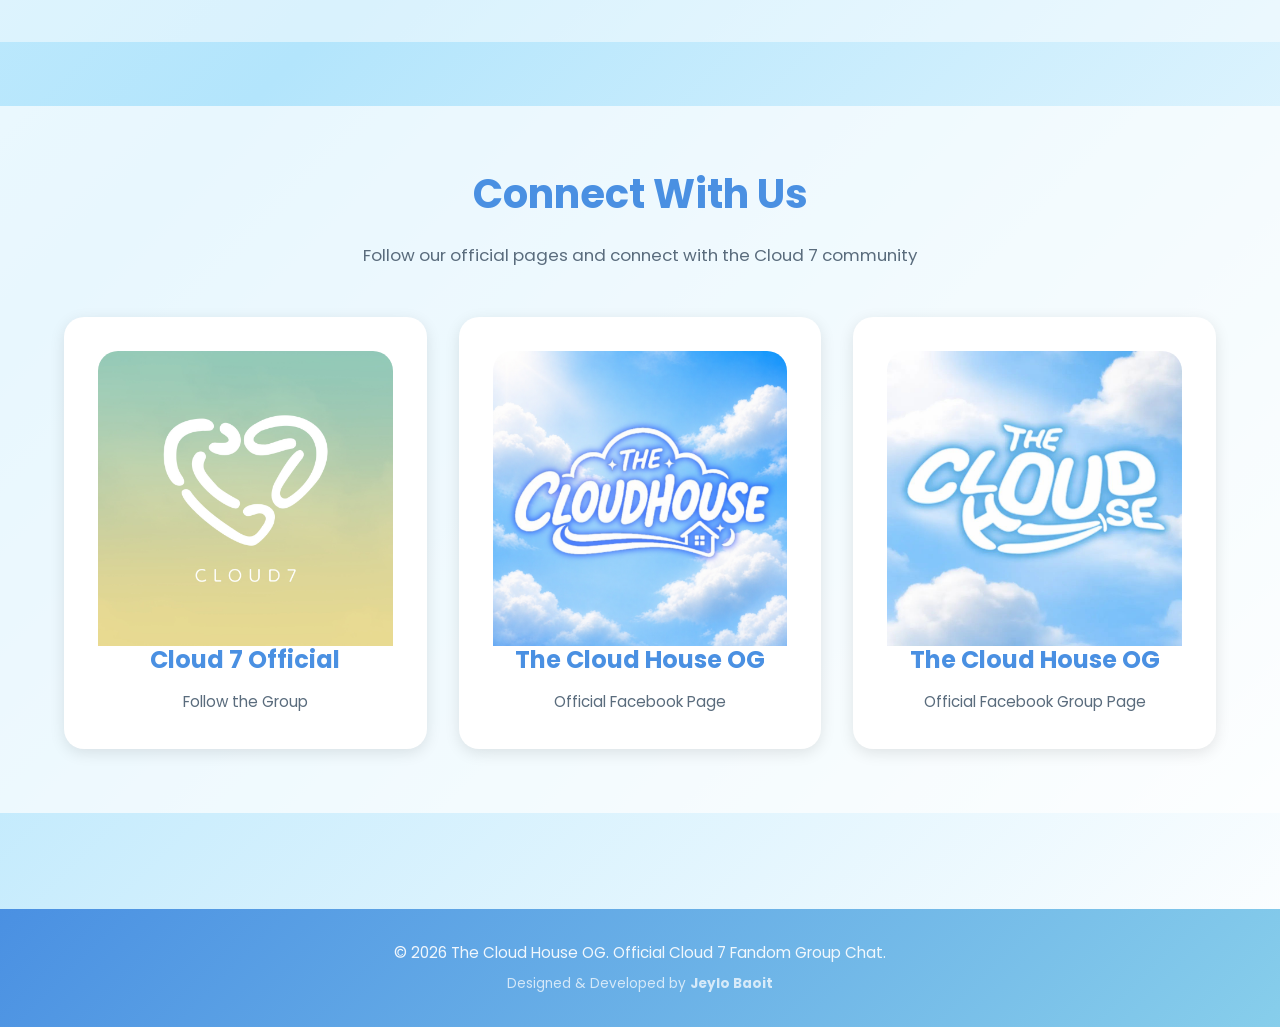
==== commit b496ee6b: "Refactor code structure for improved readability and maintainability" ====
--- a/index.html
+++ b/index.html
@@ -106,6 +106,8 @@
     <!-- Quick Links Section -->
     <section class="quick-links">
         <div class="container">
+            <h2 style="text-align: center; padding: var(--spacing-2xl) 0; color: var(--color-primary-dark)">Quick Links</h2>
+
             <div class="links-grid">
                 <a href="cloud7.html" class="link-card">
                     <div class="link-card__icon"></div>
@@ -168,12 +170,6 @@
                     <h3>The Cloud House OG</h3>
                     <p>Official Facebook Group Page</p>
                 </a>
-                <a href="https://facebook.com/61563776624642" target="_blank" class="social-link-card">
-                    <img class="social-link-image" src="/assets/FandomLogo/Cloud7Universe.jpg"
-                        alt="Cloud 7 Universe Logo">
-                    <h3>Cloud 7 Universe</h3>
-                    <p>Official Facebook Page</p>
-                </a>
             </div>
         </div>
     </section>
--- a/css/styles.css
+++ b/css/styles.css
@@ -679,20 +679,32 @@
 }
 
 .team-card__link {
-    display: inline-block;
-    padding: var(--spacing-xs) var(--spacing-md);
+    display: block;
+    flex: 1;
+    padding: var(--spacing-sm) var(--spacing-lg);
     background: linear-gradient(135deg, var(--color-primary), var(--color-primary-dark));
     color: var(--color-white);
     text-decoration: none;
     border-radius: var(--radius);
-    font-size: 0.85rem;
+    font-size: 0.95rem;
     font-weight: 600;
     transition: var(--transition);
+    text-align: center;
 }
 
 .team-card__link:hover {
     transform: translateY(-2px);
     box-shadow: 0 4px 12px rgba(74, 144, 226, 0.3);
+}
+
+.team-card__links {
+    display: flex;
+    gap: var(--spacing-sm);
+    justify-content: center;
+}
+
+.team-card__link--email {
+    background: linear-gradient(135deg, #FFB347, #FFA500);
 }
 
 @media (max-width: 768px) {
@@ -1185,9 +1197,15 @@
 
 .collab-grid {
     display: grid;
-    grid-template-columns: repeat(auto-fit, minmax(350px, 1fr));
+    grid-template-columns: repeat(2, minmax(0, 1fr));
     gap: var(--spacing-xl);
     margin-bottom: var(--spacing-2xl);
+}
+
+@media (max-width: 768px) {
+    .collab-grid {
+        grid-template-columns: 1fr;
+    }
 }
 
 .collab-card {
@@ -1213,9 +1231,25 @@
 .collab-card__header {
     display: flex;
     justify-content: space-between;
-    align-items: flex-start;
+    align-items: center;
     margin-bottom: var(--spacing-lg);
     gap: var(--spacing-md);
+}
+
+.collab-card__title-group {
+    display: flex;
+    align-items: center;
+    gap: var(--spacing-md);
+    min-width: 0;
+}
+
+.collab-card__logo {
+    width: 52px;
+    height: 52px;
+    border-radius: 50%;
+    object-fit: cover;
+    flex-shrink: 0;
+    box-shadow: 0 2px 8px rgba(0, 0, 0, 0.12);
 }
 
 .collab-card__title {
@@ -1251,6 +1285,21 @@
     color: var(--color-text-light);
     margin-bottom: var(--spacing-md);
     line-height: 1.8;
+}
+
+.collab-card__link {
+    display: inline-flex;
+    align-items: center;
+    gap: 0.35rem;
+    color: var(--color-primary-dark);
+    font-weight: 600;
+    text-decoration: none;
+    transition: var(--transition);
+}
+
+.collab-card__link:hover {
+    color: var(--color-primary);
+    transform: translateX(4px);
 }
 
 .collab-features {
